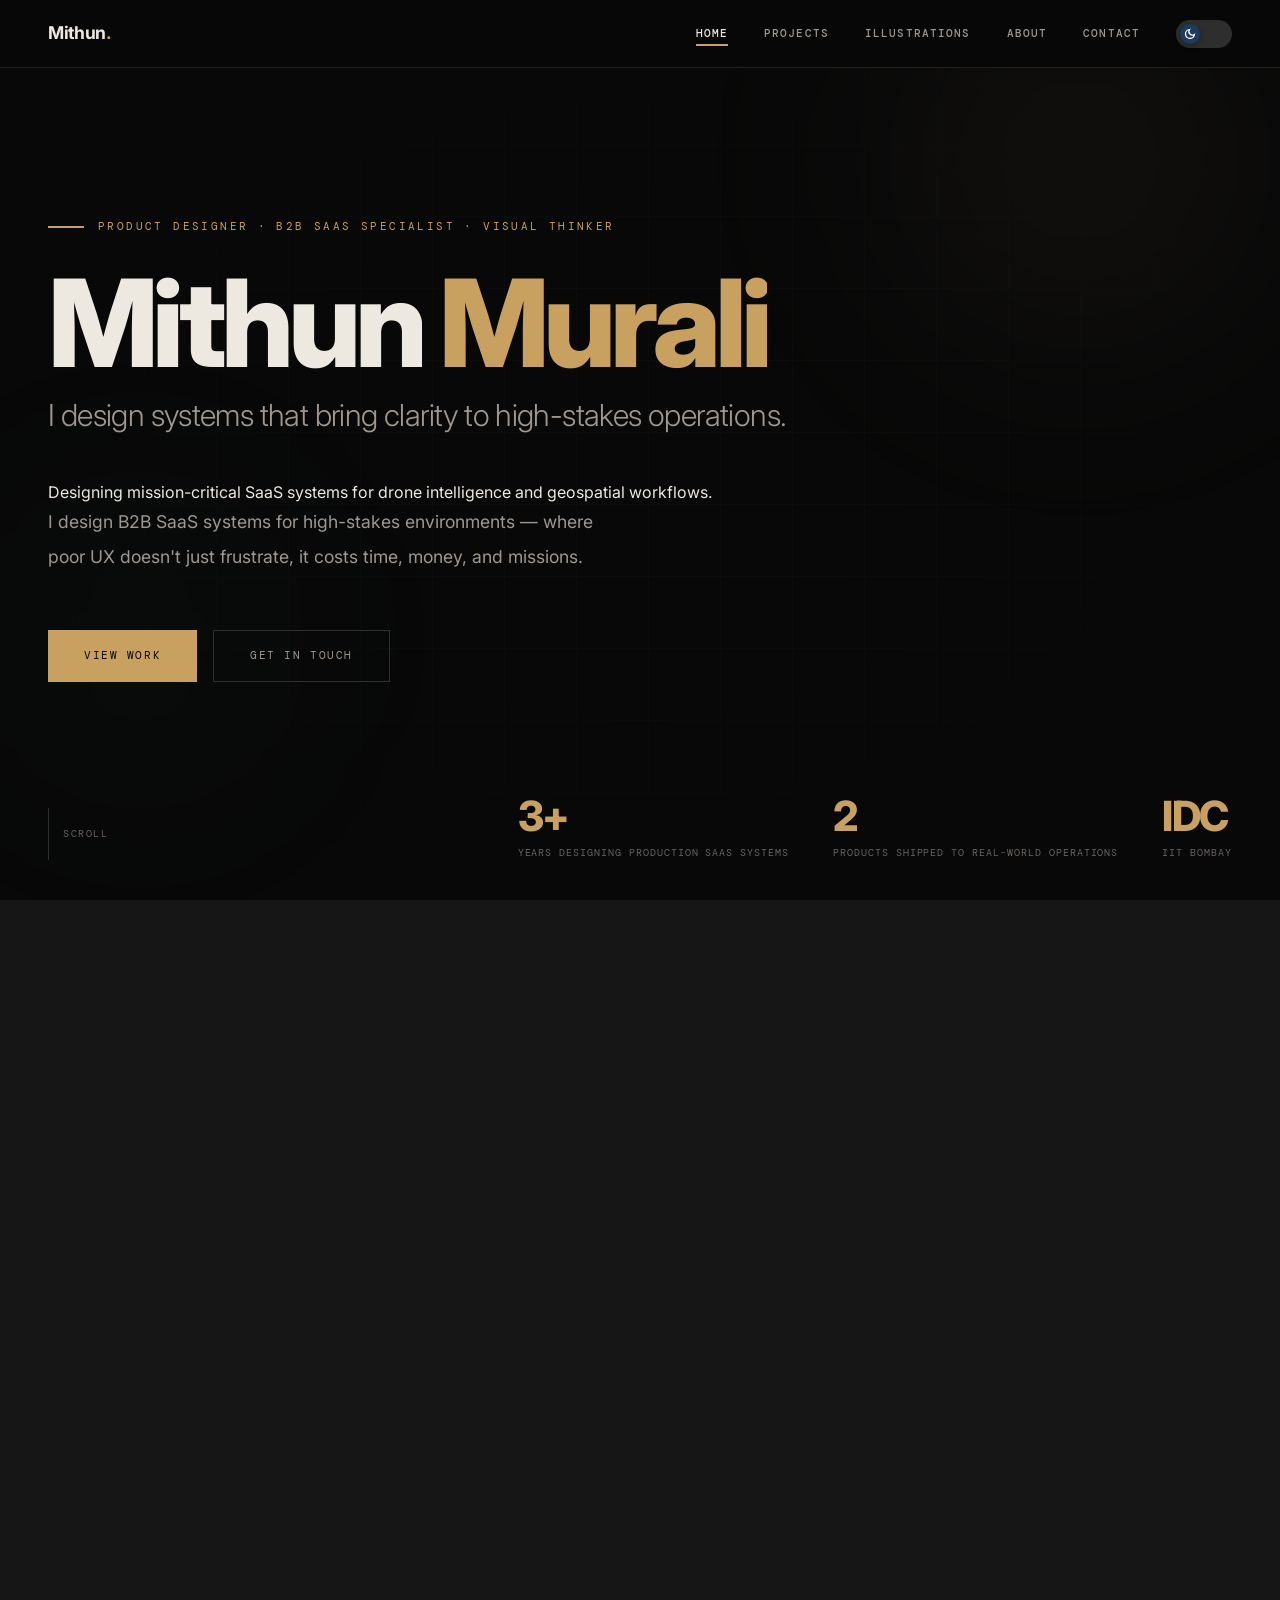
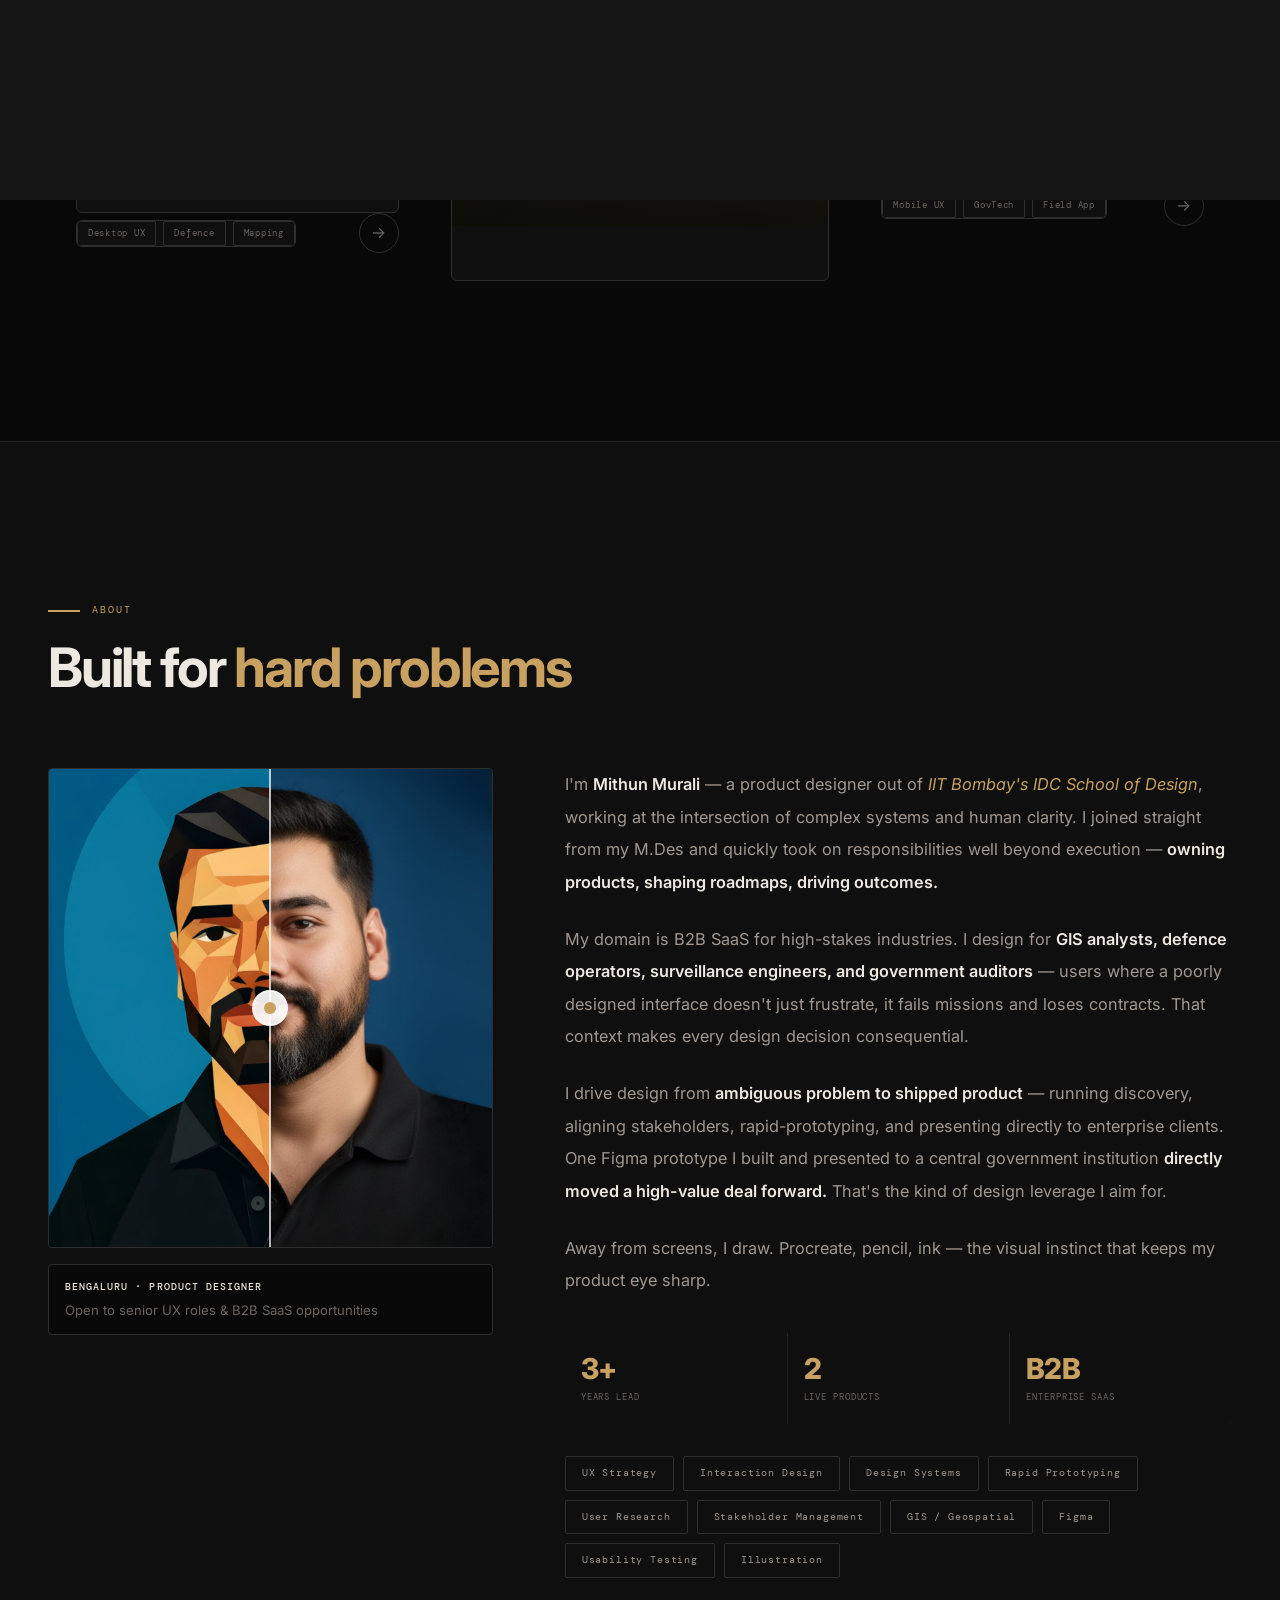
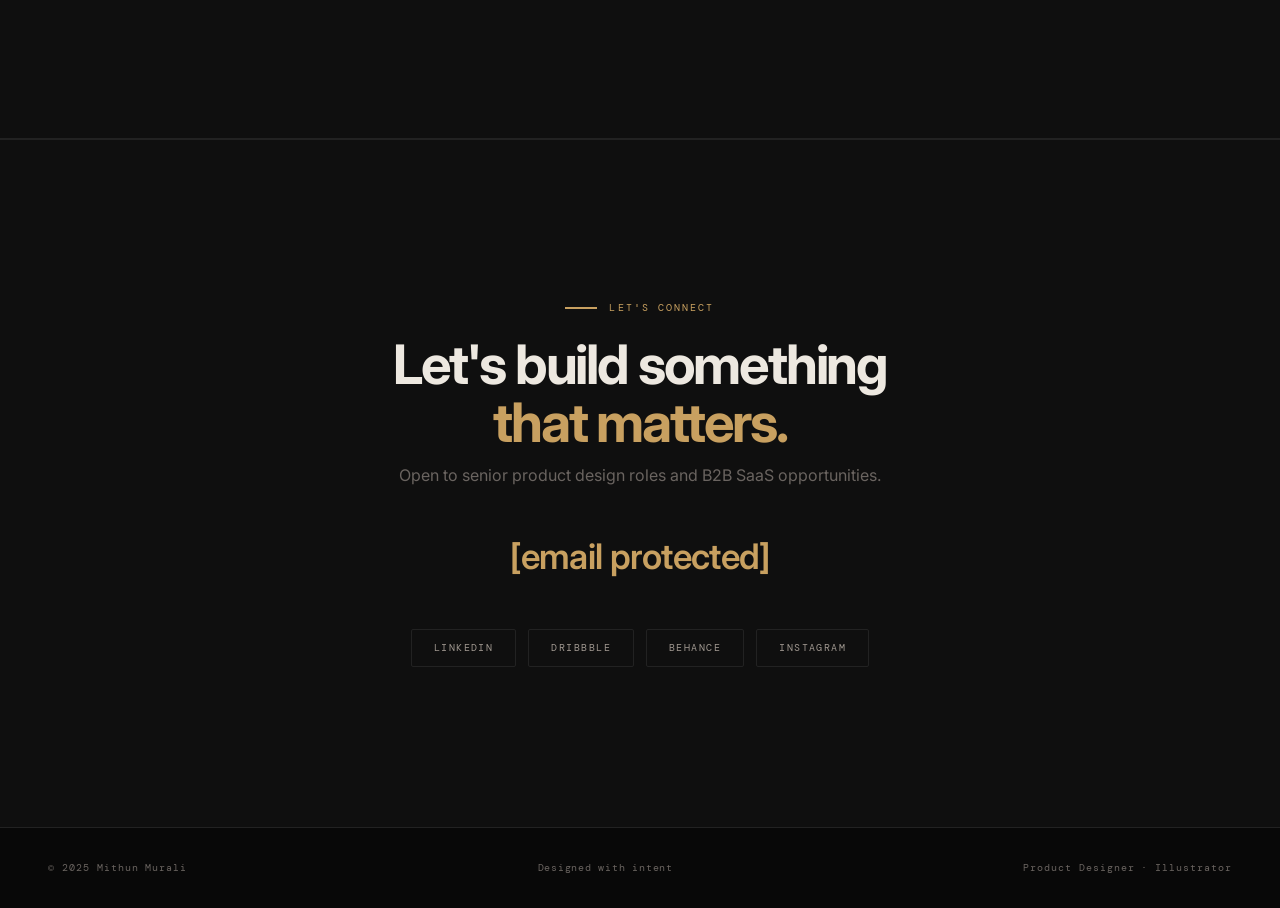
==== portfolio/index.html @ c3594b15 "Restore all files — fix broken JS load" ====
<!DOCTYPE html>
<html lang="en" data-theme="dark">
<head>
<meta charset="UTF-8">
<meta name="viewport" content="width=device-width, initial-scale=1.0">
<title>Mithun Murali — Product Designer</title>
<link rel="preconnect" href="https://fonts.googleapis.com">
<link rel="preconnect" href="https://fonts.gstatic.com" crossorigin>
<link href="https://fonts.googleapis.com/css2?family=Inter:wght@300;400;500;600;700;800&family=DM+Mono:wght@300;400;500&display=swap" rel="stylesheet">
<link rel="stylesheet" href="css/styles.css">
</head>
<body>

<div id="cur"><div id="cur-d"></div><div id="cur-r"></div></div>
<div id="wipe"></div>

<!-- Lightbox -->
<div id="lightbox" onclick="closeLB()">
  <button id="lb-close" onclick="closeLB()">Close ✕</button>
  <svg id="lb-img" viewBox="0 0 120 120" fill="none" xmlns="http://www.w3.org/2000/svg"><rect width="120" height="120" fill="#1a1a1a"/></svg>
  <div id="lb-caption">Illustration</div>
</div>

<!-- Mobile menu overlay -->
<div id="mob-menu">
  <a href="javascript:void(0)" data-nav="nav-home"     onclick="closeMenu();navTo('home')">Home</a>
  <a href="javascript:void(0)" data-nav="nav-projects" onclick="closeMenu();goPage('projects')">Projects</a>
  <a href="javascript:void(0)" data-nav="nav-illus"    onclick="closeMenu();goPage('illustrations')">Illustrations</a>
  <a href="javascript:void(0)" data-nav="nav-about"    onclick="closeMenu();navTo('about')">About</a>
  <a href="javascript:void(0)" data-nav="nav-contact"  onclick="closeMenu();navTo('contact')">Contact</a>
  <div class="mob-toggle-row">
    <span>Theme</span>
    <button class="theme-btn" onclick="toggleTheme()" style="cursor:pointer">
      <div class="theme-btn-thumb">
        <svg class="thumb-sun" viewBox="0 0 24 24" fill="none" stroke="currentColor" stroke-width="2.5"><circle cx="12" cy="12" r="4"/><path d="M12 2v2M12 20v2M4.93 4.93l1.41 1.41M17.66 17.66l1.41 1.41M2 12h2M20 12h2M4.93 19.07l1.41-1.41M17.66 6.34l1.41-1.41"/></svg>
        <svg class="thumb-moon" viewBox="0 0 24 24" fill="none" stroke="currentColor" stroke-width="2.5"><path d="M21 12.79A9 9 0 1111.21 3 7 7 0 0021 12.79z"/></svg>
      </div>
    </button>
  </div>
</div>

<!-- NAV -->
<nav id="nav">
  <a href="javascript:void(0)" class="nav-logo" onclick="goPage('home')">Mithun<span>.</span></a>
  <div class="nav-right">
    <div class="nav-links">
      <a href="javascript:void(0)" data-nav="nav-home"     onclick="navTo('home')"          class="active">Home</a>
      <a href="javascript:void(0)" data-nav="nav-projects" onclick="goPage('projects')">Projects</a>
      <a href="javascript:void(0)" data-nav="nav-illus"    onclick="goPage('illustrations')">Illustrations</a>
      <a href="javascript:void(0)" data-nav="nav-about"    onclick="navTo('about')">About</a>
      <a href="javascript:void(0)" data-nav="nav-contact"  onclick="navTo('contact')">Contact</a>
    </div>
    <button class="theme-btn" onclick="toggleTheme()" aria-label="Toggle theme">
      <div class="theme-btn-thumb">
        <svg class="thumb-sun" viewBox="0 0 24 24" fill="none" stroke="currentColor" stroke-width="2.5"><circle cx="12" cy="12" r="4"/><path d="M12 2v2M12 20v2M4.93 4.93l1.41 1.41M17.66 17.66l1.41 1.41M2 12h2M20 12h2M4.93 19.07l1.41-1.41M17.66 6.34l1.41-1.41"/></svg>
        <svg class="thumb-moon" viewBox="0 0 24 24" fill="none" stroke="currentColor" stroke-width="2.5"><path d="M21 12.79A9 9 0 1111.21 3 7 7 0 0021 12.79z"/></svg>
      </div>
    </button>
    <button class="hamburger" id="hamburger" onclick="toggleMenu()">
      <span></span><span></span><span></span>
    </button>
  </div>
</nav>


<!-- ════════════════════════════════
     PAGE: HOME
════════════════════════════════ -->
<div id="page-home" class="page active">

<section id="home" style="padding-top:0">
  <div class="hero-grid"></div>
  <div class="orb orb1"></div>
  <div class="orb orb2"></div>
  <div class="hero-content">
    <div class="hero-eyebrow">Product Designer · B2B SaaS Specialist · Visual Thinker</div>
    <h1 class="hero-name">
      <span class="hw"><span>Mithun</span></span>&nbsp;<span class="hw"><span>Murali</span></span>
    </h1>
    <div class="hero-role">I design systems that bring clarity to high-stakes operations.</div>
    <div class="hero-proof">Designing mission-critical SaaS systems for drone intelligence and geospatial workflows.</div>
    <p class="hero-desc">I design B2B SaaS systems for high-stakes environments — where poor UX doesn't just frustrate, it costs time, money, and missions.</p>
    <div class="hero-ctas">
      <div class="btn-mag">
        <a href="javascript:void(0)" class="btn-primary" onclick="goPage('projects')"><span>View Work</span></a>
      </div>
      <a href="javascript:void(0)" class="btn-ghost" onclick="navTo('contact')">Get in touch</a>
    </div>
  </div>
  <div class="scroll-hint"><div class="scroll-line"></div><span>Scroll</span></div>

  <!-- #7 — IIT stat fix -->
  <div class="hero-stats">
    <div><div class="stat-n">3+</div><div class="stat-l">Years designing production SaaS systems</div></div>
    <div><div class="stat-n">2</div><div class="stat-l">Products shipped to real-world operations</div></div>
    <div><div class="stat-n">IDC</div><div class="stat-l">IIT Bombay</div></div>
  </div>
</section>

<!-- FEATURED UX PROJECTS — #9 title updated -->
<section id="projects-home" style="padding-top:80px">
  <div class="sec-label">Work that shipped</div>
  <h2 class="sec-title reveal">Featured <em>Projects</em></h2>
  <div class="projects-grid">

    <!-- Card 1: Flyght Cloud — #11 framed as one platform -->
    <a href="flyght-cloud.html" class="project-card reveal rd1">
      <div class="card-vis">
        <div class="card-vis-inner fc-vis">
          <svg viewBox="0 0 400 280" fill="none">
            <ellipse cx="200" cy="190" rx="130" ry="52" fill="rgba(74,148,200,.1)" stroke="rgba(74,148,200,.2)" stroke-width="1"/>
            <ellipse cx="150" cy="162" rx="80" ry="54" fill="rgba(74,148,200,.08)" stroke="rgba(74,148,200,.16)" stroke-width="1"/>
            <ellipse cx="200" cy="145" rx="88" ry="62" fill="rgba(74,148,200,.06)" stroke="rgba(74,148,200,.13)" stroke-width="1"/>
            <g transform="translate(148,58)">
              <circle cx="52" cy="30" r="7" fill="rgba(212,184,150,.85)"/>
              <line x1="52" y1="30" x2="12" y2="12" stroke="rgba(212,184,150,.35)" stroke-width="1.2"/>
              <line x1="52" y1="30" x2="92" y2="12" stroke="rgba(212,184,150,.35)" stroke-width="1.2"/>
              <line x1="52" y1="30" x2="16" y2="52" stroke="rgba(212,184,150,.35)" stroke-width="1.2"/>
              <line x1="52" y1="30" x2="88" y2="52" stroke="rgba(212,184,150,.35)" stroke-width="1.2"/>
              <circle cx="12" cy="12" r="10" fill="rgba(74,148,200,.14)" stroke="rgba(74,148,200,.45)" stroke-width="1.2"/>
              <circle cx="92" cy="12" r="10" fill="rgba(74,148,200,.14)" stroke="rgba(74,148,200,.45)" stroke-width="1.2"/>
              <circle cx="16" cy="52" r="10" fill="rgba(74,148,200,.14)" stroke="rgba(74,148,200,.45)" stroke-width="1.2"/>
              <circle cx="88" cy="52" r="10" fill="rgba(74,148,200,.14)" stroke="rgba(74,148,200,.45)" stroke-width="1.2"/>
            </g>
            <circle cx="120" cy="195" r="4" fill="rgba(212,184,150,.55)"/>
            <circle cx="265" cy="198" r="4" fill="rgba(212,184,150,.45)"/>
          </svg>
        </div>
        <div class="card-overlay"></div>
        <div class="card-num">01</div>
        <div class="card-pill">SaaS · B2B · 3 Modules</div>
      </div>
      <div class="card-body">
        <div class="card-meta">Flyght Cloud · 2022 — Present</div>
        <h3 class="card-title">Drone Intelligence Platform</h3>
        <p class="card-desc">Led product design for a drone-agnostic SaaS platform from 0→1. Three modules shipped across GIS analytics, ISR surveillance, and government audit — the audit POC directly accelerated a high-value enterprise sale.</p>
        <div class="card-foot">
          <div class="card-tags"><span class="ctag">End-to-End UX</span><span class="ctag">SaaS</span><span class="ctag">GIS</span></div>
          <a href="flyght-cloud.html" class="card-arr">→</a>
        </div>
      </div>
    </a>

    <!-- Card 2: MapAssist -->
    <a href="mapassist.html" class="project-card reveal rd2">
      <div class="card-vis">
        <div class="card-vis-inner ma-vis">
          <svg viewBox="0 0 400 280" fill="none">
            <rect x="60" y="44" width="280" height="170" rx="3" fill="rgba(74,148,136,.07)" stroke="rgba(74,148,136,.18)" stroke-width="1"/>
            <line x1="60" y1="101" x2="340" y2="101" stroke="rgba(74,148,136,.1)" stroke-width="1"/>
            <line x1="60" y1="157" x2="340" y2="157" stroke="rgba(74,148,136,.1)" stroke-width="1"/>
            <line x1="153" y1="44" x2="153" y2="214" stroke="rgba(74,148,136,.1)" stroke-width="1"/>
            <line x1="247" y1="44" x2="247" y2="214" stroke="rgba(74,148,136,.1)" stroke-width="1"/>
            <ellipse cx="200" cy="130" rx="76" ry="50" fill="none" stroke="rgba(74,148,136,.17)" stroke-width="1"/>
            <ellipse cx="200" cy="130" rx="50" ry="33" fill="none" stroke="rgba(74,148,136,.22)" stroke-width="1"/>
            <ellipse cx="200" cy="130" rx="28" ry="18" fill="rgba(74,148,136,.08)" stroke="rgba(74,148,136,.32)" stroke-width="1"/>
            <circle cx="200" cy="127" r="6" fill="rgba(212,184,150,.88)"/>
            <line x1="200" y1="133" x2="200" y2="150" stroke="rgba(212,184,150,.55)" stroke-width="2"/>
            <circle cx="100" cy="82" r="4" fill="rgba(74,148,136,.65)"/>
            <circle cx="315" cy="180" r="4" fill="rgba(74,148,136,.5)"/>
          </svg>
        </div>
        <div class="card-overlay"></div>
        <div class="card-num">02</div>
        <div class="card-pill">Desktop · Hardware</div>
      </div>
      <div class="card-body">
        <div class="card-meta">MapAssist · 2023</div>
        <h3 class="card-title">UAV Geotagging Desktop App</h3>
        <p class="card-desc">Replaced a broken post-flight workflow for military UAV operators. Eliminated geotagging errors, cut session time significantly — shipped as a bundled product with defence-grade hardware.</p>
        <div class="card-foot">
          <div class="card-tags"><span class="ctag">Desktop UX</span><span class="ctag">Defence</span><span class="ctag">Mapping</span></div>
          <a href="mapassist.html" class="card-arr">→</a>
        </div>
      </div>
    </a>

    <!-- Card 3: PMAY Field App — #9 #10 -->
    <a href="pmay.html" class="project-card reveal rd3">
      <div class="card-vis">
        <div class="card-vis-inner pm-vis">
          <svg viewBox="0 0 400 280" fill="none">
            <!-- Mobile phone outline -->
            <rect x="148" y="30" width="104" height="190" rx="14" fill="rgba(180,160,80,.06)" stroke="rgba(180,160,80,.25)" stroke-width="1.5"/>
            <rect x="158" y="46" width="84" height="140" rx="4" fill="rgba(180,160,80,.05)" stroke="rgba(180,160,80,.15)" stroke-width="1"/>
            <!-- Screen content lines -->
            <rect x="166" y="56" width="68" height="6" rx="2" fill="rgba(212,184,150,.25)"/>
            <rect x="166" y="68" width="48" height="4" rx="2" fill="rgba(180,160,80,.2)"/>
            <!-- Map pin inside screen -->
            <circle cx="200" cy="110" r="16" fill="rgba(180,160,80,.1)" stroke="rgba(180,160,80,.3)" stroke-width="1"/>
            <circle cx="200" cy="107" r="5" fill="rgba(212,184,150,.8)"/>
            <line x1="200" y1="112" x2="200" y2="122" stroke="rgba(212,184,150,.6)" stroke-width="1.5"/>
            <!-- Bottom action area -->
            <rect x="166" y="156" width="68" height="22" rx="4" fill="rgba(180,160,80,.15)" stroke="rgba(180,160,80,.3)" stroke-width="1"/>
            <rect x="172" y="162" width="36" height="4" rx="2" fill="rgba(212,184,150,.4)"/>
            <!-- Home indicator -->
            <rect x="187" y="210" width="26" height="3" rx="1.5" fill="rgba(212,184,150,.3)"/>
            <!-- Floating data points -->
            <circle cx="110" cy="90" r="5" fill="rgba(180,160,80,.4)"/>
            <circle cx="290" cy="120" r="5" fill="rgba(180,160,80,.35)"/>
            <circle cx="100" cy="170" r="4" fill="rgba(212,184,150,.3)"/>
            <circle cx="300" cy="80" r="4" fill="rgba(212,184,150,.25)"/>
            <line x1="110" y1="90" x2="148" y2="110" stroke="rgba(180,160,80,.2)" stroke-width="1" stroke-dasharray="3,3"/>
            <line x1="290" y1="120" x2="252" y2="115" stroke="rgba(180,160,80,.2)" stroke-width="1" stroke-dasharray="3,3"/>
          </svg>
        </div>
        <div class="card-overlay"></div>
        <div class="card-num">03</div>
        <div class="card-pill">Mobile · Concept</div>
      </div>
      <div class="card-body">
        <div class="card-meta">PMAY Field App · In Progress</div>
        <h3 class="card-title">Government Field Data App</h3>
        <p class="card-desc">Spotted a missing mobile layer mid-engagement — nobody asked for it. Defined two user streams, made the business case, and initiated design. Product thinking beyond the brief.</p>
        <div class="card-foot">
          <div class="card-tags"><span class="ctag">Mobile UX</span><span class="ctag">GovTech</span><span class="ctag">Field App</span></div>
          <a href="pmay.html" class="card-arr">→</a>
        </div>
      </div>
    </a>

  </div>
</section>

<!-- ABOUT -->
<section id="about">
  <div class="sec-label">About</div>
  <h2 class="sec-title reveal">Built for <em>hard problems</em></h2>
  <div class="about-grid">
    <div class="about-left reveal">
      <div class="about-portrait" id="splitPortrait">
        <!-- Bottom layer: art -->
        <img class="portrait-photo" src="[data-uri]" alt="Mithun Murali" />
        <!-- Top layer: art, revealed by clip -->
        <img class="portrait-art" id="portraitArt" src="[data-uri]" alt="Mithun Murali — Illustrated" />
        <!-- Divider line -->
        <div class="portrait-divider" id="portraitDivider"></div>
      </div>
      <div class="about-badge">
        <div class="badge-location">Bengaluru · Product Designer</div>
        <div class="badge-avail">Open to senior UX roles &amp; B2B SaaS opportunities</div>
      </div>
    </div>
    <div class="about-text reveal rd1">
      <p>I'm <strong>Mithun Murali</strong> — a product designer out of <em>IIT Bombay's IDC School of Design</em>, working at the intersection of complex systems and human clarity. I joined straight from my M.Des and quickly took on responsibilities well beyond execution — <strong>owning products, shaping roadmaps, driving outcomes.</strong></p>
      <p>My domain is B2B SaaS for high-stakes industries. I design for <strong>GIS analysts, defence operators, surveillance engineers, and government auditors</strong> — users where a poorly designed interface doesn't just frustrate, it fails missions and loses contracts. That context makes every design decision consequential.</p>
      <p>I drive design from <strong>ambiguous problem to shipped product</strong> — running discovery, aligning stakeholders, rapid-prototyping, and presenting directly to enterprise clients. One Figma prototype I built and presented to a central government institution <strong>directly moved a high-value deal forward.</strong> That's the kind of design leverage I aim for.</p>
      <p>Away from screens, I draw. Procreate, pencil, ink — the visual instinct that keeps my product eye sharp.</p>
      <div class="about-pillars">
        <div class="pillar"><div class="pillar-n">3+</div><div class="pillar-l">Years Lead</div></div>
        <div class="pillar"><div class="pillar-n">2</div><div class="pillar-l">Live Products</div></div>
        <div class="pillar"><div class="pillar-n">B2B</div><div class="pillar-l">Enterprise SaaS</div></div>
      </div>
      <div class="skills-wrap">
        <span class="skill-c">UX Strategy</span>
        <span class="skill-c">Interaction Design</span>
        <span class="skill-c">Design Systems</span>
        <span class="skill-c">Rapid Prototyping</span>
        <span class="skill-c">User Research</span>
        <span class="skill-c">Stakeholder Management</span>
        <span class="skill-c">GIS / Geospatial</span>
        <span class="skill-c">Figma</span>
        <span class="skill-c">Usability Testing</span>
        <span class="skill-c">Illustration</span>
      </div>
    </div>
  </div>
</section>

<!-- CONTACT -->
<section id="contact">
  <div class="contact-inner">
    <div class="sec-label" style="justify-content:center">Let's Connect</div>
    <h2 class="sec-title reveal" style="margin-bottom:12px">Let's build something<br><em>that matters.</em></h2>
    <p style="color:var(--text3);font-size:1rem;margin-bottom:20px" class="reveal rd1">Open to senior product design roles and B2B SaaS opportunities.</p>
    <a href="/cdn-cgi/l/email-protection#f69e939a9a99b69b9f829e83989b8384979a9fd895999b" class="contact-email reveal rd2"><span class="__cf_email__" data-cfemail="bfd7dad3d3d0ffd2d6cbd7cad1d2cacdded3d691dcd0d2">[email&#160;protected]</span></a>
    <div class="social-row reveal rd3">
      <a href="#" class="social-l">LinkedIn</a>
      <a href="#" class="social-l">Dribbble</a>
      <a href="#" class="social-l">Behance</a>
      <a href="#" class="social-l">Instagram</a>
    </div>
  </div>
</section>

<footer>
  <span>© 2025 Mithun Murali</span>
  <span style="font-family:'DM Mono',monospace;font-size:.6rem;letter-spacing:.08em;color:var(--text3)">Designed with intent</span>
  <span>Product Designer · Illustrator</span>
</footer>
</div><!-- /page-home -->


<!-- ════════════════════════════════
     PAGE: PROJECTS
════════════════════════════════ -->
<div id="page-projects" class="page">
  <div class="pg-hero">
    <div class="pg-eyebrow">All Work</div>
    <h1>UX <em>Projects</em></h1>
    <p style="font-size:1rem;color:var(--text2);max-width:560px;line-height:1.8;margin-top:16px;position:relative">End-to-end product design across enterprise SaaS, desktop, mobile, and government verticals. B2B specialist.</p>
  </div>

  <section style="padding-top:64px">

    <!-- Section: Featured -->
    <div class="sec-label" style="margin-bottom:32px">Featured Projects</div>
    <div class="projects-grid" style="margin-bottom:48px">

      <a href="flyght-cloud.html" class="project-card">
        <div class="card-vis"><div class="card-vis-inner fc-vis"><svg viewBox="0 0 400 280" fill="none"><ellipse cx="200" cy="190" rx="130" ry="52" fill="rgba(74,148,200,.1)" stroke="rgba(74,148,200,.2)" stroke-width="1"/><ellipse cx="200" cy="145" rx="88" ry="62" fill="rgba(74,148,200,.06)" stroke="rgba(74,148,200,.13)" stroke-width="1"/><g transform="translate(148,58)"><circle cx="52" cy="30" r="7" fill="rgba(212,184,150,.85)"/><line x1="52" y1="30" x2="12" y2="12" stroke="rgba(212,184,150,.35)" stroke-width="1.2"/><line x1="52" y1="30" x2="92" y2="12" stroke="rgba(212,184,150,.35)" stroke-width="1.2"/><line x1="52" y1="30" x2="16" y2="52" stroke="rgba(212,184,150,.35)" stroke-width="1.2"/><line x1="52" y1="30" x2="88" y2="52" stroke="rgba(212,184,150,.35)" stroke-width="1.2"/><circle cx="12" cy="12" r="10" fill="rgba(74,148,200,.14)" stroke="rgba(74,148,200,.45)" stroke-width="1.2"/><circle cx="92" cy="12" r="10" fill="rgba(74,148,200,.14)" stroke="rgba(74,148,200,.45)" stroke-width="1.2"/><circle cx="16" cy="52" r="10" fill="rgba(74,148,200,.14)" stroke="rgba(74,148,200,.45)" stroke-width="1.2"/><circle cx="88" cy="52" r="10" fill="rgba(74,148,200,.14)" stroke="rgba(74,148,200,.45)" stroke-width="1.2"/></g></svg></div><div class="card-overlay"></div><div class="card-num">01</div><div class="card-pill">SaaS · B2B · 3 Modules</div></div>
        <div class="card-body"><div class="card-meta">Flyght Cloud · 2022 — Present</div><h3 class="card-title">Drone Intelligence Platform</h3><p class="card-desc">End-to-end UX ownership across Map, Video, and Audit modules — GIS, surveillance and government verticals.</p><div class="card-foot"><div class="card-tags"><span class="ctag">End-to-End UX</span><span class="ctag">SaaS</span><span class="ctag">GIS</span></div><span class="card-arr">→</span></div></div>
      </a>

      <a href="mapassist.html" class="project-card">
        <div class="card-vis"><div class="card-vis-inner ma-vis"><svg viewBox="0 0 400 280" fill="none"><rect x="60" y="44" width="280" height="170" rx="3" fill="rgba(74,148,136,.07)" stroke="rgba(74,148,136,.18)" stroke-width="1"/><line x1="60" y1="101" x2="340" y2="101" stroke="rgba(74,148,136,.1)" stroke-width="1"/><line x1="153" y1="44" x2="153" y2="214" stroke="rgba(74,148,136,.1)" stroke-width="1"/><ellipse cx="200" cy="130" rx="76" ry="50" fill="none" stroke="rgba(74,148,136,.17)" stroke-width="1"/><ellipse cx="200" cy="130" rx="28" ry="18" fill="rgba(74,148,136,.08)" stroke="rgba(74,148,136,.32)" stroke-width="1"/><circle cx="200" cy="127" r="6" fill="rgba(212,184,150,.88)"/><line x1="200" y1="133" x2="200" y2="150" stroke="rgba(212,184,150,.55)" stroke-width="2"/><circle cx="100" cy="82" r="4" fill="rgba(74,148,136,.65)"/><circle cx="315" cy="180" r="4" fill="rgba(74,148,136,.5)"/></svg></div><div class="card-overlay"></div><div class="card-num">02</div><div class="card-pill">Desktop · Hardware</div></div>
        <div class="card-body"><div class="card-meta">MapAssist · 2023</div><h3 class="card-title">UAV Geotagging Desktop App</h3><p class="card-desc">Precision desktop tool bundled with military-grade and industrial UAVs for post-flight geotagging workflows.</p><div class="card-foot"><div class="card-tags"><span class="ctag">Desktop UX</span><span class="ctag">Defence</span><span class="ctag">Mapping</span></div><span class="card-arr">→</span></div></div>
      </a>

      <a href="pmay.html" class="project-card">
        <div class="card-vis"><div class="card-vis-inner pm-vis"><svg viewBox="0 0 400 280" fill="none"><rect x="148" y="30" width="104" height="190" rx="14" fill="rgba(180,160,80,.06)" stroke="rgba(180,160,80,.25)" stroke-width="1.5"/><rect x="158" y="46" width="84" height="140" rx="4" fill="rgba(180,160,80,.05)" stroke="rgba(180,160,80,.15)" stroke-width="1"/><rect x="166" y="56" width="68" height="6" rx="2" fill="rgba(212,184,150,.25)"/><circle cx="200" cy="110" r="16" fill="rgba(180,160,80,.1)" stroke="rgba(180,160,80,.3)" stroke-width="1"/><circle cx="200" cy="107" r="5" fill="rgba(212,184,150,.8)"/><line x1="200" y1="112" x2="200" y2="122" stroke="rgba(212,184,150,.6)" stroke-width="1.5"/><rect x="166" y="156" width="68" height="22" rx="4" fill="rgba(180,160,80,.15)" stroke="rgba(180,160,80,.3)" stroke-width="1"/><rect x="187" y="210" width="26" height="3" rx="1.5" fill="rgba(212,184,150,.3)"/><circle cx="110" cy="90" r="5" fill="rgba(180,160,80,.4)"/><circle cx="290" cy="120" r="5" fill="rgba(180,160,80,.35)"/></svg></div><div class="card-overlay"></div><div class="card-num">03</div><div class="card-pill">Mobile · Concept</div></div>
        <div class="card-body"><div class="card-meta">PMAY Field App · In Progress</div><h3 class="card-title">Government Field Data App</h3><p class="card-desc">Mobile UX for government audit field workflows — two user streams identified from real Flyght Cloud engagement.</p><div class="card-foot"><div class="card-tags"><span class="ctag">Mobile UX</span><span class="ctag">GovTech</span><span class="ctag">Field App</span></div><span class="card-arr">→</span></div></div>
      </a>

    </div>

    <!-- Section: Upcoming -->
    <div class="sec-label" style="margin-bottom:32px">Upcoming Projects</div>
    <div class="projects-grid">

      <!-- Health App -->
      <div class="project-card" style="opacity:.45">
        <div class="card-vis" style="background:linear-gradient(145deg,#0d0f18,#141820);border-radius:6px 6px 0 0">
          <svg viewBox="0 0 400 280" fill="none" style="position:absolute;inset:0;width:100%;height:100%">
            <path d="M200,80 C200,80 160,60 140,90 C120,120 160,150 200,180 C240,150 280,120 260,90 C240,60 200,80 200,80Z" fill="rgba(220,80,100,.1)" stroke="rgba(220,80,100,.3)" stroke-width="1.5"/>
            <rect x="190" y="120" width="4" height="30" rx="2" fill="rgba(220,80,100,.5)"/>
            <rect x="178" y="132" width="28" height="4" rx="2" fill="rgba(220,80,100,.5)"/>
          </svg>
          <div class="card-overlay"></div>
          <div class="card-num">04</div>
          <div class="card-pill">Mobile · Health</div>
          <div style="position:absolute;top:50%;left:50%;transform:translate(-50%,-50%);background:rgba(0,0,0,.5);padding:6px 14px;border-radius:20px;font-family:'DM Mono',monospace;font-size:.58rem;letter-spacing:.1em;color:var(--accent);white-space:nowrap;z-index:2">Updating Soon</div>
        </div>
        <div class="card-body">
          <div class="card-meta">2025 · Concept</div>
          <h3 class="card-title">Health & Wellness App</h3>
          <p class="card-desc">Personal health tracking — exploring consumer mobile UX beyond enterprise domains.</p>
          <div class="card-foot"><div class="card-tags"><span class="ctag">Mobile UX</span><span class="ctag">Consumer</span></div></div>
        </div>
      </div>

      <!-- Travel App -->
      <div class="project-card" style="opacity:.45">
        <div class="card-vis" style="background:linear-gradient(145deg,#080d14,#0d1520);border-radius:6px 6px 0 0">
          <svg viewBox="0 0 400 280" fill="none" style="position:absolute;inset:0;width:100%;height:100%">
            <circle cx="200" cy="130" r="70" fill="none" stroke="rgba(80,160,220,.2)" stroke-width="1"/>
            <circle cx="200" cy="130" r="50" fill="none" stroke="rgba(80,160,220,.15)" stroke-width="1"/>
            <ellipse cx="200" cy="130" rx="70" ry="25" fill="none" stroke="rgba(80,160,220,.15)" stroke-width="1"/>
            <line x1="200" y1="60" x2="200" y2="200" stroke="rgba(80,160,220,.12)" stroke-width="1"/>
            <line x1="130" y1="130" x2="270" y2="130" stroke="rgba(80,160,220,.12)" stroke-width="1"/>
            <circle cx="200" cy="130" r="5" fill="rgba(212,184,150,.6)"/>
          </svg>
          <div class="card-overlay"></div>
          <div class="card-num">05</div>
          <div class="card-pill">Mobile · Travel</div>
          <div style="position:absolute;top:50%;left:50%;transform:translate(-50%,-50%);background:rgba(0,0,0,.5);padding:6px 14px;border-radius:20px;font-family:'DM Mono',monospace;font-size:.58rem;letter-spacing:.1em;color:var(--accent);white-space:nowrap;z-index:2">Updating Soon</div>
        </div>
        <div class="card-body">
          <div class="card-meta">2025 · Concept</div>
          <h3 class="card-title">Travel & Navigation App</h3>
          <p class="card-desc">A travel companion app exploring rich mobile UI, maps and contextual discovery.</p>
          <div class="card-foot"><div class="card-tags"><span class="ctag">Mobile UX</span><span class="ctag">Maps</span></div></div>
        </div>
      </div>

      <!-- Fintech App -->
      <div class="project-card" style="opacity:.45">
        <div class="card-vis" style="background:linear-gradient(145deg,#080e0a,#0d1810);border-radius:6px 6px 0 0">
          <svg viewBox="0 0 400 280" fill="none" style="position:absolute;inset:0;width:100%;height:100%">
            <rect x="80" y="160" width="30" height="60" rx="3" fill="rgba(80,200,120,.15)" stroke="rgba(80,200,120,.3)" stroke-width="1"/>
            <rect x="125" y="130" width="30" height="90" rx="3" fill="rgba(80,200,120,.12)" stroke="rgba(80,200,120,.25)" stroke-width="1"/>
            <rect x="170" y="100" width="30" height="120" rx="3" fill="rgba(80,200,120,.15)" stroke="rgba(80,200,120,.3)" stroke-width="1"/>
            <rect x="215" y="80" width="30" height="140" rx="3" fill="rgba(80,200,120,.12)" stroke="rgba(80,200,120,.25)" stroke-width="1"/>
            <rect x="260" y="60" width="30" height="160" rx="3" fill="rgba(80,200,120,.15)" stroke="rgba(80,200,120,.3)" stroke-width="1"/>
            <path d="M95,155 L140,128 L185,98 L230,78 L275,58" stroke="rgba(212,184,150,.5)" stroke-width="1.5" fill="none" stroke-linecap="round"/>
          </svg>
          <div class="card-overlay"></div>
          <div class="card-num">06</div>
          <div class="card-pill">Mobile · Fintech</div>
          <div style="position:absolute;top:50%;left:50%;transform:translate(-50%,-50%);background:rgba(0,0,0,.5);padding:6px 14px;border-radius:20px;font-family:'DM Mono',monospace;font-size:.58rem;letter-spacing:.1em;color:var(--accent);white-space:nowrap;z-index:2">Updating Soon</div>
        </div>
        <div class="card-body">
          <div class="card-meta">2025 · Concept</div>
          <h3 class="card-title">Fintech Dashboard App</h3>
          <p class="card-desc">Personal finance and investment tracking — data-dense mobile UI, showing range beyond enterprise.</p>
          <div class="card-foot"><div class="card-tags"><span class="ctag">Mobile UX</span><span class="ctag">Fintech</span></div></div>
        </div>
      </div>

    </div>
  </section>
  <footer><span>© 2025 Mithun Murali</span><span style="font-family:'DM Mono',monospace;font-size:.6rem;letter-spacing:.08em;color:var(--text3)">Designed with intent</span><span>Product Designer · Illustrator</span></footer>
</div>


<!-- ════════════════════════════════
     PAGE: ILLUSTRATIONS
════════════════════════════════ -->
<div id="page-illustrations" class="page">
  <div class="pg-hero">
    <div class="pg-eyebrow">Creative Practice</div>
    <h1>Art &amp; <em>Illustrations</em></h1>
    <p style="font-size:1rem;color:var(--text2);max-width:560px;line-height:1.8;margin-top:16px;position:relative">A personal creative practice spanning editorial illustration, character design, caricatures, and Procreate digital art. Multi-style, ongoing.</p>
  </div>

  <section style="padding-top:64px">

    <!-- Style filters -->
    <div style="display:flex;gap:10px;flex-wrap:wrap;margin-bottom:48px">
      <button class="mod-chip active" style="cursor:none">All</button>
      <button class="mod-chip" style="cursor:none">Procreate</button>
      <button class="mod-chip" style="cursor:none">Ink</button>
      <button class="mod-chip" style="cursor:none">Pencil</button>
      <button class="mod-chip" style="cursor:none">Character</button>
      <button class="mod-chip" style="cursor:none">Editorial</button>
    </div>

    <!-- Illustrations masonry grid -->
    <div class="illus-grid" id="illusGridPage"></div>

    <!-- Coming soon row -->
    <div style="margin-top:48px;padding:48px;border:1px dashed var(--border2);border-radius:6px;text-align:center">
      <div style="font-family:'DM Mono',monospace;font-size:.65rem;letter-spacing:.18em;text-transform:uppercase;color:var(--accent);margin-bottom:12px">More Coming Soon</div>
      <p style="font-size:.95rem;color:var(--text3);line-height:1.8;max-width:420px;margin:0 auto">New illustrations being added regularly — caricatures, character studies, editorial work, and Procreate pieces.</p>
    </div>

  </section>
  <footer><span>© 2025 Mithun Murali</span><span style="font-family:'DM Mono',monospace;font-size:.6rem;letter-spacing:.08em;color:var(--text3)">Designed with intent</span><span>Product Designer · Illustrator</span></footer>
</div>



<!-- ════════════════════════════════
     PAGE: FLYGHT CLOUD DETAIL
════════════════════════════════ -->
<div id="page-detail-flyght" class="page">
  <div class="pg-hero">
    <button class="detail-back" onclick="goPage('projects')">← Back to Projects</button>
    <div class="pg-eyebrow">SaaS · B2B · Enterprise · 2022 — Present</div>
    <h1>Flyght <em>Cloud</em></h1>
    <p style="font-size:1.05rem;color:var(--text2);max-width:620px;line-height:1.85;margin-top:18px;position:relative">Three modules. Multiple industries. One designer who owned it end-to-end — from the first whiteboard to enterprise client presentations that moved deals forward.</p>
    <div class="detail-meta-row">
      <div><div class="dm-label">Role</div><div class="dm-val">Lead Product Designer</div></div>
      <div><div class="dm-label">Scope</div><div class="dm-val">End-to-End · 3 Modules</div></div>
      <div><div class="dm-label">Verticals</div><div class="dm-val">GIS · Surveillance · Government</div></div>
      <div><div class="dm-label">Model</div><div class="dm-val">B2B SaaS · Drone-Agnostic</div></div>
    </div>
  </div>
  <div class="detail-vis" style="background:linear-gradient(145deg,#080f1a,#102040)">
    <div style="position:absolute;inset:0;display:flex;align-items:center;justify-content:center">
      <svg width="680" height="380" viewBox="0 0 680 380" fill="none">
        <ellipse cx="340" cy="270" rx="200" ry="78" fill="rgba(74,148,200,.09)" stroke="rgba(74,148,200,.18)" stroke-width="1"/>
        <ellipse cx="340" cy="205" rx="148" ry="92" fill="rgba(74,148,200,.05)" stroke="rgba(74,148,200,.11)" stroke-width="1"/>
        <g transform="translate(265,72)"><circle cx="74" cy="44" r="10" fill="rgba(212,184,150,.85)"/><line x1="74" y1="44" x2="18" y2="18" stroke="rgba(212,184,150,.32)" stroke-width="1.5"/><line x1="74" y1="44" x2="130" y2="18" stroke="rgba(212,184,150,.32)" stroke-width="1.5"/><line x1="74" y1="44" x2="22" y2="74" stroke="rgba(212,184,150,.32)" stroke-width="1.5"/><line x1="74" y1="44" x2="126" y2="74" stroke="rgba(212,184,150,.32)" stroke-width="1.5"/><circle cx="18" cy="18" r="14" fill="rgba(74,148,200,.14)" stroke="rgba(74,148,200,.5)" stroke-width="1.5"/><circle cx="130" cy="18" r="14" fill="rgba(74,148,200,.14)" stroke="rgba(74,148,200,.5)" stroke-width="1.5"/><circle cx="22" cy="74" r="14" fill="rgba(74,148,200,.14)" stroke="rgba(74,148,200,.5)" stroke-width="1.5"/><circle cx="126" cy="74" r="14" fill="rgba(74,148,200,.14)" stroke="rgba(74,148,200,.5)" stroke-width="1.5"/></g>
      </svg>
    </div>
  </div>
  <div class="detail-content">
    <h2 class="dt-h">The Product</h2>
    <p class="dt-p">Flyght Cloud is a drone-agnostic, cloud-based intelligence platform — any drone, any data, any industry. The business problem was clear: drone operators were collecting enormous amounts of geospatial and video data with no scalable way to process, analyse, or act on it. I was brought in to design the product from the ground up across three distinct modules, each targeting a different market and user type.</p>
    <div class="modules-row">
      <div class="mod-chip active">Flyght Cloud Map</div>
      <div class="mod-chip active">Flyght Cloud Video</div>
      <div class="mod-chip nda">Flyght Cloud Audit ⟨NDA⟩</div>
    </div>
    <h2 class="dt-h">Map Module — Turning Raw Data into GIS Intelligence</h2>
    <p class="dt-p">The core challenge: GIS analysts and field operators have completely different mental models, yet both needed to use the same platform. Analysts think in layers, projections, and coordinate systems. Field operators just need to upload files and get results. Designing one interface that works for both without alienating either was the central design problem.</p>
    <p class="dt-p">The solution was progressive disclosure — a clean upload-to-output flow for operators, with advanced GIS controls surfaced contextually for analysts. The Map Module now supports orthomosaics, DEMs, DTMs, DSMs, and multi-layer analytics across industries from agriculture to infrastructure.</p>
    <h2 class="dt-h">Video Module — High-Stakes Surveillance UI</h2>
    <p class="dt-p">ISR operators work under pressure — they need situational clarity, not visual noise. The Video Module was a product design challenge around information density: how do you surface critical intelligence from aerial footage without overwhelming the operator?</p>
    <p class="dt-p">The answer was a layered display system I designed from scratch — primary feed, annotation overlays, and metadata panels that collapse and expand contextually. Operators see exactly what they need, when they need it. Nothing more.</p>
    <h2 class="dt-h">Audit Module — Design That Moved a Deal Forward</h2>
    <div class="nda-note">⟨ NDA — Process artefacts shown · UI redacted ⟩ · Client: Central Government Institution, India</div>
    <p class="dt-p" style="margin-top:16px">A large-scale government audit process was being done entirely manually — paper forms, physical site visits, manual reconciliation. The opportunity: digitise it entirely through Flyght Cloud. I owned this from brief to boardroom — user research, workflow mapping, rapid iteration, and a high-fidelity Figma prototype built and presented directly to the client institution.</p>
    <p class="dt-p">The prototype wasn't just approved — it <strong>accelerated the sales process</strong>, giving the business development team a concrete, interactive vision to close with. Design as a commercial lever, not just a deliverable.</p>
    <h2 class="dt-h">How I Worked</h2>
    <div class="process-steps">
      <div class="ps"><div class="ps-n">01</div><div class="ps-t">Discover</div><div class="ps-d">Customer shadowing, stakeholder interviews, competitive analysis — define the real problem before touching Figma</div></div>
      <div class="ps"><div class="ps-n">02</div><div class="ps-t">Define</div><div class="ps-d">Journey maps, workflow architecture, success metrics — align the team on what we're solving and why</div></div>
      <div class="ps"><div class="ps-n">03</div><div class="ps-t">Design</div><div class="ps-d">Rapid sketches → wireframes → high-fidelity prototypes, iterated fast with real user feedback</div></div>
      <div class="ps"><div class="ps-n">04</div><div class="ps-t">Ship</div><div class="ps-d">Engineering collaboration, QA, usability testing — design doesn't end at handoff</div></div>
    </div>
  </div>
  <footer><span>© 2025 Mithun Murali</span><a href="javascript:void(0)" onclick="goPage('projects')" style="color:var(--accent);text-decoration:none;font-family:'DM Mono',monospace;font-size:.6rem;letter-spacing:.1em">← All Projects</a><span>Product Designer</span></footer>
</div>


<!-- ════════════════════════════════
     PAGE: MAPASSIST DETAIL
════════════════════════════════ -->
<div id="page-detail-map" class="page">
  <div class="pg-hero">
    <button class="detail-back" onclick="goPage('projects')">← Back to Projects</button>
    <div class="pg-eyebrow">Desktop App · Hardware-Bundled · 2023</div>
    <h1>Map<em>Assist</em></h1>
    <p style="font-size:1.05rem;color:var(--text2);max-width:620px;line-height:1.85;margin-top:18px;position:relative">A broken post-flight workflow for military UAV operators — fixed. Shipped as a bundled product with defence-grade hardware. Zero errors, faster missions.</p>
    <div class="detail-meta-row">
      <div><div class="dm-label">Role</div><div class="dm-val">Solo Product Designer</div></div>
      <div><div class="dm-label">Platform</div><div class="dm-val">Windows Desktop</div></div>
      <div><div class="dm-label">Users</div><div class="dm-val">UAV Operators · Field Surveyors</div></div>
      <div><div class="dm-label">Distribution</div><div class="dm-val">Hardware-Bundled · Not Retail</div></div>
    </div>
  </div>
  <div class="detail-vis" style="background:linear-gradient(145deg,#080f0d,#102820)">
    <div style="position:absolute;inset:0;display:flex;align-items:center;justify-content:center">
      <svg width="680" height="380" viewBox="0 0 680 380" fill="none">
        <rect x="100" y="60" width="480" height="260" rx="4" fill="rgba(74,148,136,.07)" stroke="rgba(74,148,136,.18)" stroke-width="1"/>
        <ellipse cx="340" cy="190" rx="110" ry="72" fill="none" stroke="rgba(74,148,136,.15)" stroke-width="1"/>
        <ellipse cx="340" cy="190" rx="72" ry="48" fill="none" stroke="rgba(74,148,136,.2)" stroke-width="1"/>
        <ellipse cx="340" cy="190" rx="40" ry="26" fill="rgba(74,148,136,.07)" stroke="rgba(74,148,136,.3)" stroke-width="1"/>
        <circle cx="340" cy="186" r="8" fill="rgba(212,184,150,.88)"/>
        <line x1="340" y1="194" x2="340" y2="218" stroke="rgba(212,184,150,.55)" stroke-width="2.2"/>
        <circle cx="168" cy="120" r="5" fill="rgba(74,148,136,.65)"/>
        <circle cx="264" cy="266" r="5" fill="rgba(74,148,136,.55)"/>
        <circle cx="480" cy="138" r="5" fill="rgba(74,148,136,.65)"/>
        <circle cx="528" cy="284" r="5" fill="rgba(74,148,136,.5)"/>
      </svg>
    </div>
  </div>
  <div class="detail-content">
    <h2 class="dt-h">The Business Context</h2>
    <p class="dt-p">MapAssist isn't sold standalone — it ships with every IDEO Force military-grade and industrial UAV. That means every hardware sale is also a software experience. A bad UX here doesn't just frustrate an operator — it reflects on the entire product suite and risks the customer relationship.</p>
    <p class="dt-p">The users are field operators and survey technicians running defence mapping, infrastructure inspection, and large-scale agricultural surveys. Highly skilled, mission-critical, zero tolerance for software that slows them down.</p>
    <h2 class="dt-h">The Real Problem</h2>
    <p class="dt-p">The post-flight workflow was broken. Operators would land, offload storage cards, then wrestle with either developer CLIs or bloated GIS plugins to geotag their imagery before sending data to the cloud. Errors were common. Time was wasted. Two tools consistently failed operators at the same two points in their workflow.</p>
    <p class="dt-p">I spent time in the field watching operators work — not just interviewing them. The pattern was consistent: the problem wasn't technical capability, it was that no existing tool was designed around how operators actually work after a flight.</p>
    <h2 class="dt-h">The Design Decisions That Mattered</h2>
    <p class="dt-p">I restructured the entire flow around the operator's natural post-flight sequence — Import → Review → Geotag → Validate → Export. The map is always visible. Errors surface immediately with clear resolution paths rather than cryptic failure states. No hidden settings, no mode-switching, no cognitive overhead.</p>
    <p class="dt-p">The desktop constraint became a strategic advantage — larger screen real estate meant I could show spatial data and metadata side-by-side, something impossible on mobile. Keyboard shortcuts for power users, clean defaults for everyone else. The result: geotagging errors dropped to near-zero and operators reported significantly faster post-flight processing.</p>
    <h2 class="dt-h">How I Worked</h2>
    <div class="process-steps">
      <div class="ps"><div class="ps-n">01</div><div class="ps-t">Field Research</div><div class="ps-d">Shadowed operators post-flight — watched where the workflow broke, not just where they said it broke</div></div>
      <div class="ps"><div class="ps-n">02</div><div class="ps-t">Flow Design</div><div class="ps-d">Rebuilt the task flow from scratch around the natural post-flight sequence, mapped every error state</div></div>
      <div class="ps"><div class="ps-n">03</div><div class="ps-t">Prototype</div><div class="ps-d">Desktop wireframes to high-fidelity Figma — tested with real operators before engineering involvement</div></div>
      <div class="ps"><div class="ps-n">04</div><div class="ps-t">Ship</div><div class="ps-d">Iterated with engineering, validated with operators, delivered bundled with hardware at launch</div></div>
    </div>
  </div>
  <footer><span>© 2025 Mithun Murali</span><a href="javascript:void(0)" onclick="goPage('projects')" style="color:var(--accent);text-decoration:none;font-family:'DM Mono',monospace;font-size:.6rem;letter-spacing:.1em">← All Projects</a><span>Product Designer</span></footer>
</div>


<!-- ════════════════════════════════
     PAGE: PMAY FIELD APP DETAIL
════════════════════════════════ -->
<div id="page-detail-pmay" class="page">
  <div class="pg-hero">
    <button class="detail-back" onclick="goPage('projects')">← Back to Projects</button>
    <div class="pg-eyebrow">Mobile UX · GovTech · In Progress</div>
    <h1>PMAY <em>Field App</em></h1>
    <p style="font-size:1.05rem;color:var(--text2);max-width:620px;line-height:1.85;margin-top:18px;position:relative">Nobody asked for this. I identified a critical gap mid-engagement, defined the opportunity, and initiated design for two distinct user streams. That's product thinking — not just UX execution.</p>
    <div class="detail-meta-row">
      <div><div class="dm-label">Role</div><div class="dm-val">Product Designer · Concept Lead</div></div>
      <div><div class="dm-label">Platform</div><div class="dm-val">Mobile (iOS &amp; Android)</div></div>
      <div><div class="dm-label">Users</div><div class="dm-val">State Officials · CAG Field Teams</div></div>
      <div><div class="dm-label">Status</div><div class="dm-val">Case Study In Progress</div></div>
    </div>
  </div>
  <div class="detail-vis" style="background:linear-gradient(145deg,#0f0e08,#201e10)">
    <div style="position:absolute;inset:0;display:flex;align-items:center;justify-content:center">
      <svg width="680" height="380" viewBox="0 0 680 380" fill="none">
        <!-- Two phones side by side representing two user streams -->
        <rect x="200" y="40" width="110" height="200" rx="14" fill="rgba(180,160,80,.06)" stroke="rgba(180,160,80,.25)" stroke-width="1.5"/>
        <rect x="212" y="56" width="86" height="150" rx="4" fill="rgba(180,160,80,.04)" stroke="rgba(180,160,80,.14)" stroke-width="1"/>
        <rect x="220" y="66" width="70" height="6" rx="2" fill="rgba(212,184,150,.25)"/>
        <rect x="220" y="78" width="50" height="4" rx="2" fill="rgba(180,160,80,.2)"/>
        <circle cx="255" cy="130" r="22" fill="rgba(180,160,80,.1)" stroke="rgba(180,160,80,.3)" stroke-width="1"/>
        <circle cx="255" cy="126" r="7" fill="rgba(212,184,150,.75)"/>
        <line x1="255" y1="133" x2="255" y2="148" stroke="rgba(212,184,150,.55)" stroke-width="1.5"/>
        <rect x="220" y="168" width="70" height="24" rx="4" fill="rgba(180,160,80,.15)" stroke="rgba(180,160,80,.3)" stroke-width="1"/>
        <rect x="242" y="228" width="26" height="3" rx="1.5" fill="rgba(212,184,150,.3)"/>
        <text x="255" y="268" text-anchor="middle" fill="rgba(212,184,150,.35)" font-family="monospace" font-size="9" letter-spacing="1">BENEFICIARY</text>

        <rect x="370" y="40" width="110" height="200" rx="14" fill="rgba(180,160,80,.06)" stroke="rgba(180,160,80,.25)" stroke-width="1.5"/>
        <rect x="382" y="56" width="86" height="150" rx="4" fill="rgba(180,160,80,.04)" stroke="rgba(180,160,80,.14)" stroke-width="1"/>
        <rect x="390" y="66" width="70" height="6" rx="2" fill="rgba(212,184,150,.25)"/>
        <rect x="390" y="78" width="50" height="4" rx="2" fill="rgba(180,160,80,.2)"/>
        <rect x="390" y="90" width="70" height="44" rx="3" fill="rgba(180,160,80,.08)" stroke="rgba(180,160,80,.2)" stroke-width="1"/>
        <rect x="396" y="96" width="28" height="18" rx="2" fill="rgba(180,160,80,.12)" stroke="rgba(180,160,80,.25)" stroke-width="1"/>
        <circle cx="422" cy="148" r="5" fill="rgba(212,184,150,.6)"/>
        <rect x="390" y="158" width="70" height="6" rx="2" fill="rgba(180,160,80,.15)"/>
        <rect x="390" y="170" width="50" height="6" rx="2" fill="rgba(180,160,80,.1)"/>
        <rect x="390" y="185" width="70" height="20" rx="4" fill="rgba(180,160,80,.15)" stroke="rgba(180,160,80,.3)" stroke-width="1"/>
        <rect x="412" y="228" width="26" height="3" rx="1.5" fill="rgba(212,184,150,.3)"/>
        <text x="425" y="268" text-anchor="middle" fill="rgba(212,184,150,.35)" font-family="monospace" font-size="9" letter-spacing="1">FIELD AUDITOR</text>

        <!-- connecting line -->
        <line x1="312" y1="140" x2="370" y2="140" stroke="rgba(212,184,150,.15)" stroke-width="1" stroke-dasharray="4,4"/>
        <circle cx="340" cy="140" r="3" fill="rgba(212,184,150,.3)"/>
      </svg>
    </div>
  </div>
  <div class="detail-content">
    <h2 class="dt-h">How This Started</h2>
    <p class="dt-p">While designing the Flyght Cloud Audit module — a platform-level tool for digitising a large-scale government housing audit — I kept running into the same problem: the field collection side was entirely manual. State officials were recording data on paper. CAG field teams were doing physical verification with no digital support. The platform we were building had no way to ingest any of it.</p>
    <p class="dt-p">Nobody raised this as a design problem. I raised it as a product opportunity.</p>
    <h2 class="dt-h">Two Completely Different Users, Same Ecosystem</h2>
    <div class="process-steps">
      <div class="ps"><div class="ps-n">01</div><div class="ps-t">Beneficiary Upload</div><div class="ps-d">State government officials — non-technical, low-connectivity environments, camera-heavy data collection. Needs to be foolproof.</div></div>
      <div class="ps"><div class="ps-n">02</div><div class="ps-t">Field Verification</div><div class="ps-d">CAG audit teams — checklist-driven, GPS-tagged evidence capture, comparison against existing records. Needs to be precise.</div></div>
    </div>
    <p class="dt-p" style="margin-top:24px">Same platform ecosystem, completely different mental models, constraints, and failure modes. Designing both as one app would have been a mistake. I defined them as two separate surfaces that feed into the same backend — a product architecture decision, not just a UX one.</p>
    <div class="nda-note">⟨ NDA — Case study in development · Client details withheld · Process artefacts available on request ⟩</div>
    <h2 class="dt-h">Why This Project Matters for My Portfolio</h2>
    <p class="dt-p">This project exists because I went beyond the brief. Most designers would have shipped the platform module and moved on. I identified a downstream problem that was going to undermine the entire product's value — and took initiative to define, frame, and begin designing the solution.</p>
    <p class="dt-p">That's the difference between a designer who executes briefs and one who shapes products. Full case study — research synthesis, flow diagrams, wireframes, and high-fidelity prototypes — currently in development.</p>
  </div>
  <footer><span>© 2025 Mithun Murali</span><a href="javascript:void(0)" onclick="goPage('projects')" style="color:var(--accent);text-decoration:none;font-family:'DM Mono',monospace;font-size:.6rem;letter-spacing:.1em">← All Projects</a><span>Product Designer</span></footer>
</div>

<script src="js/main.js"></script>
</body>
</html>
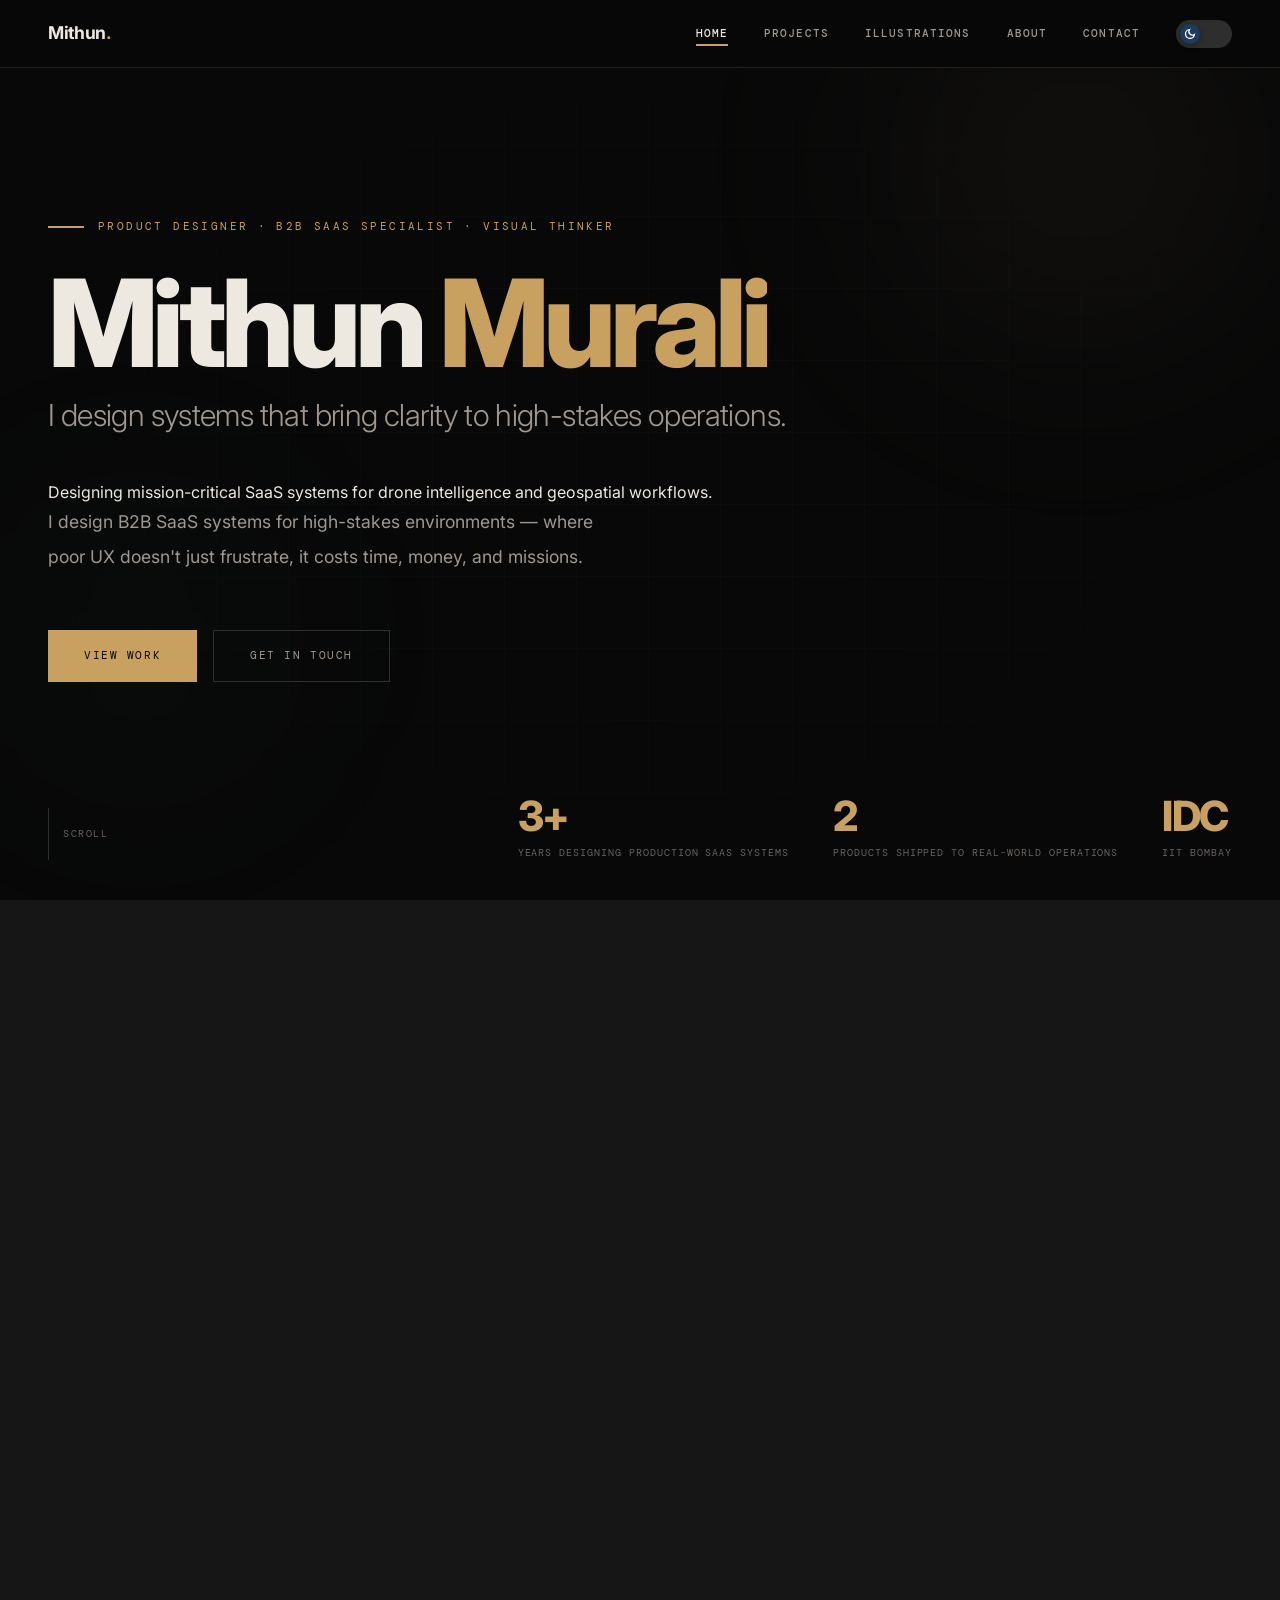
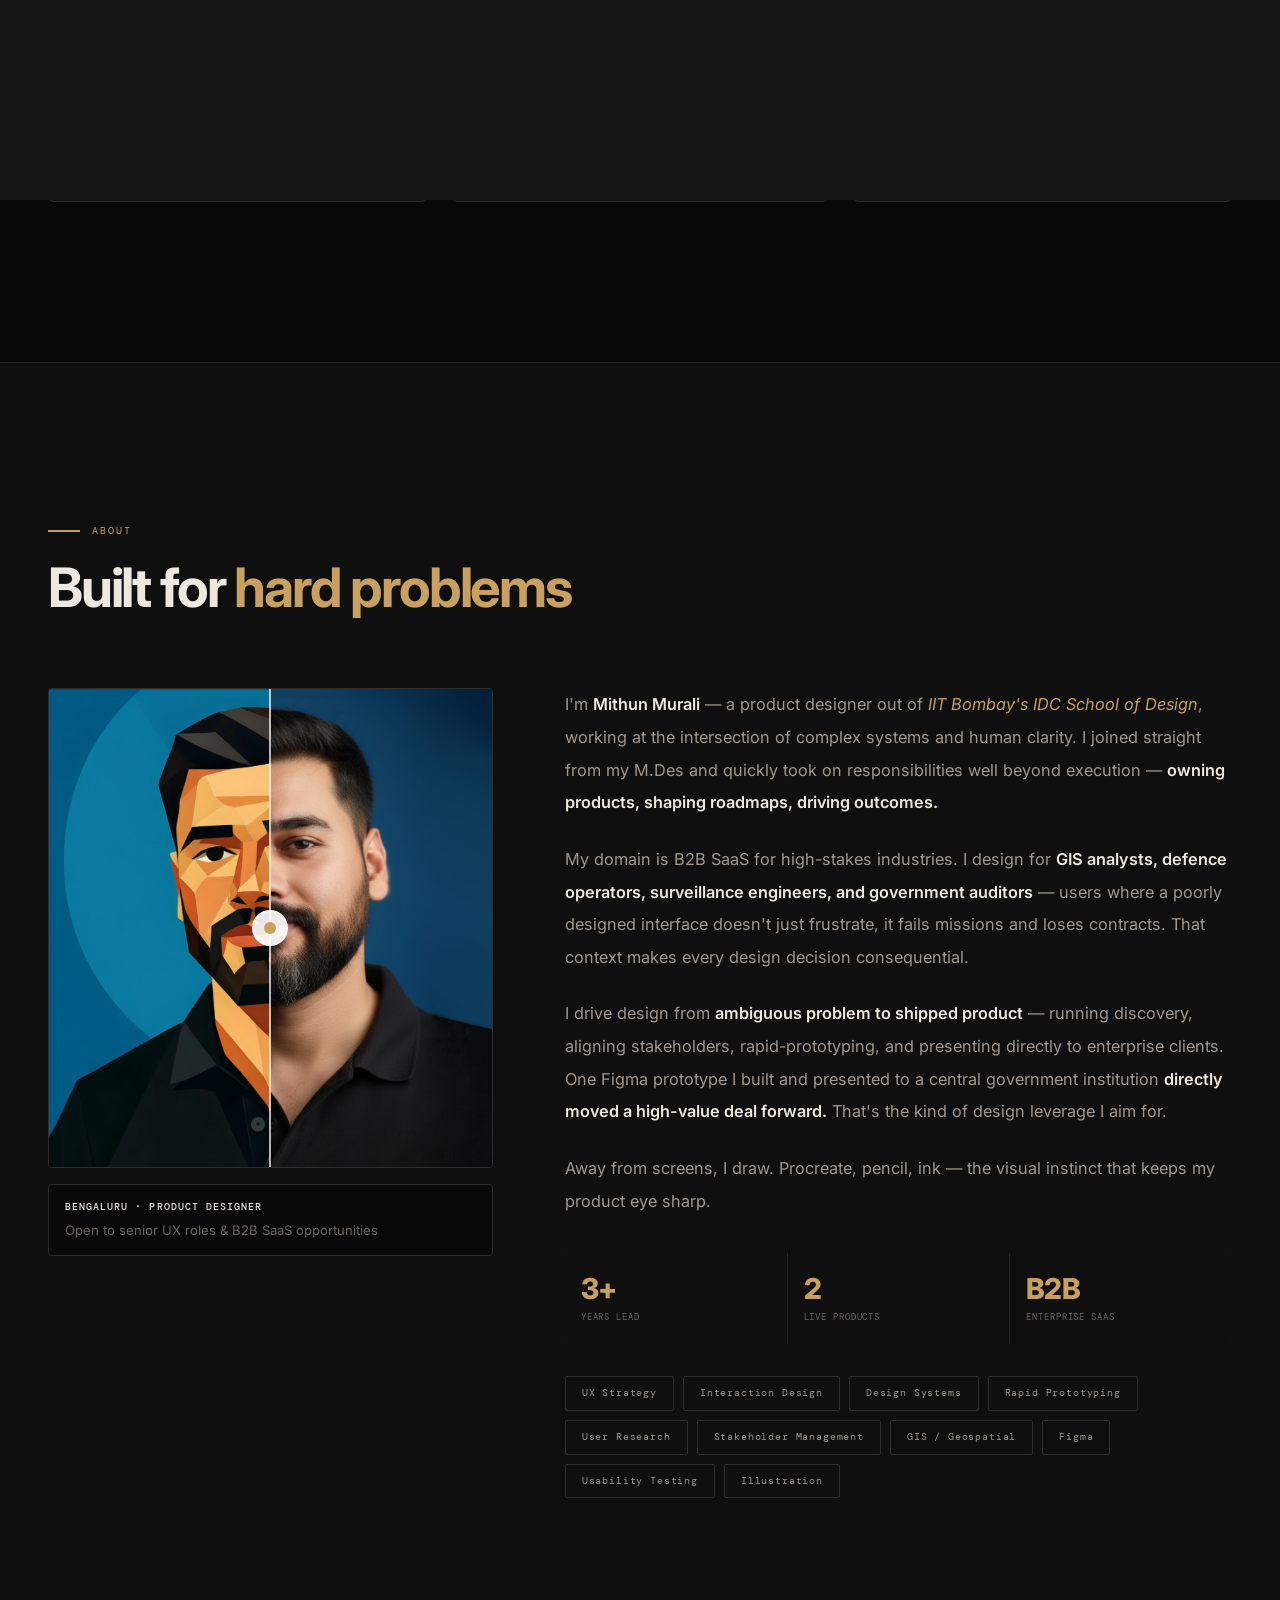
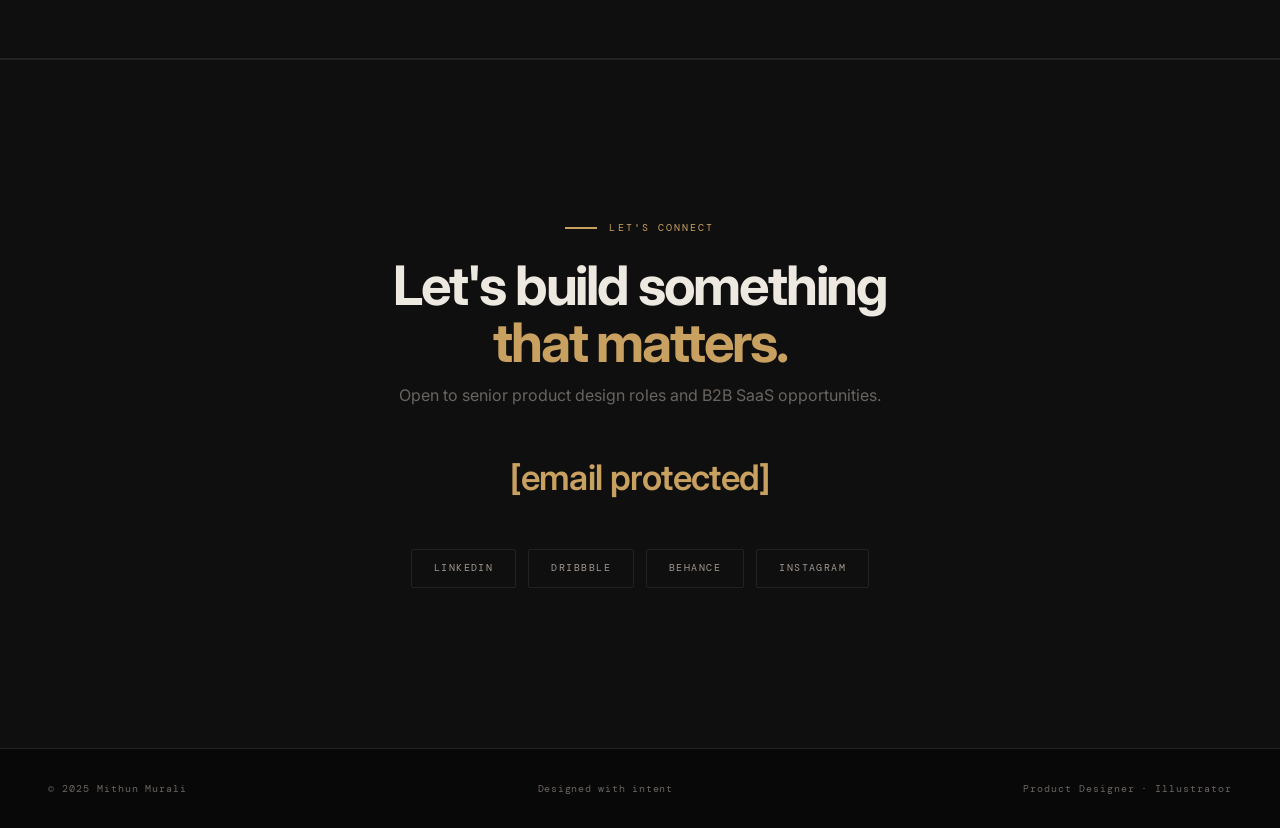
==== commit a683a5d6: "Fix featured project cards — replace nested a tags with spans" ====
--- a/portfolio/index.html
+++ b/portfolio/index.html
@@ -136,7 +136,7 @@
         <p class="card-desc">Led product design for a drone-agnostic SaaS platform from 0→1. Three modules shipped across GIS analytics, ISR surveillance, and government audit — the audit POC directly accelerated a high-value enterprise sale.</p>
         <div class="card-foot">
           <div class="card-tags"><span class="ctag">End-to-End UX</span><span class="ctag">SaaS</span><span class="ctag">GIS</span></div>
-          <a href="flyght-cloud.html" class="card-arr">→</a>
+          <span class="card-arr">→</span>
         </div>
       </div>
     </a>
@@ -170,7 +170,7 @@
         <p class="card-desc">Replaced a broken post-flight workflow for military UAV operators. Eliminated geotagging errors, cut session time significantly — shipped as a bundled product with defence-grade hardware.</p>
         <div class="card-foot">
           <div class="card-tags"><span class="ctag">Desktop UX</span><span class="ctag">Defence</span><span class="ctag">Mapping</span></div>
-          <a href="mapassist.html" class="card-arr">→</a>
+          <span class="card-arr">→</span>
         </div>
       </div>
     </a>
@@ -214,7 +214,7 @@
         <p class="card-desc">Spotted a missing mobile layer mid-engagement — nobody asked for it. Defined two user streams, made the business case, and initiated design. Product thinking beyond the brief.</p>
         <div class="card-foot">
           <div class="card-tags"><span class="ctag">Mobile UX</span><span class="ctag">GovTech</span><span class="ctag">Field App</span></div>
-          <a href="pmay.html" class="card-arr">→</a>
+          <span class="card-arr">→</span>
         </div>
       </div>
     </a>
--- a/portfolio/css/styles.css
+++ b/portfolio/css/styles.css
@@ -398,7 +398,7 @@
 @media(max-width:900px){.projects-grid{grid-template-columns:1fr;gap:16px}}
 
 /* #8 — less boxy, lift on hover */
-a.project-card{text-decoration:none;color:inherit;display:flex;flex-direction:column}
+a.project-card{text-decoration:none;color:inherit;display:flex;flex-direction:column;min-width:0}
 .project-card{
   background:var(--bg2);
   cursor:pointer;position:relative;overflow:hidden;
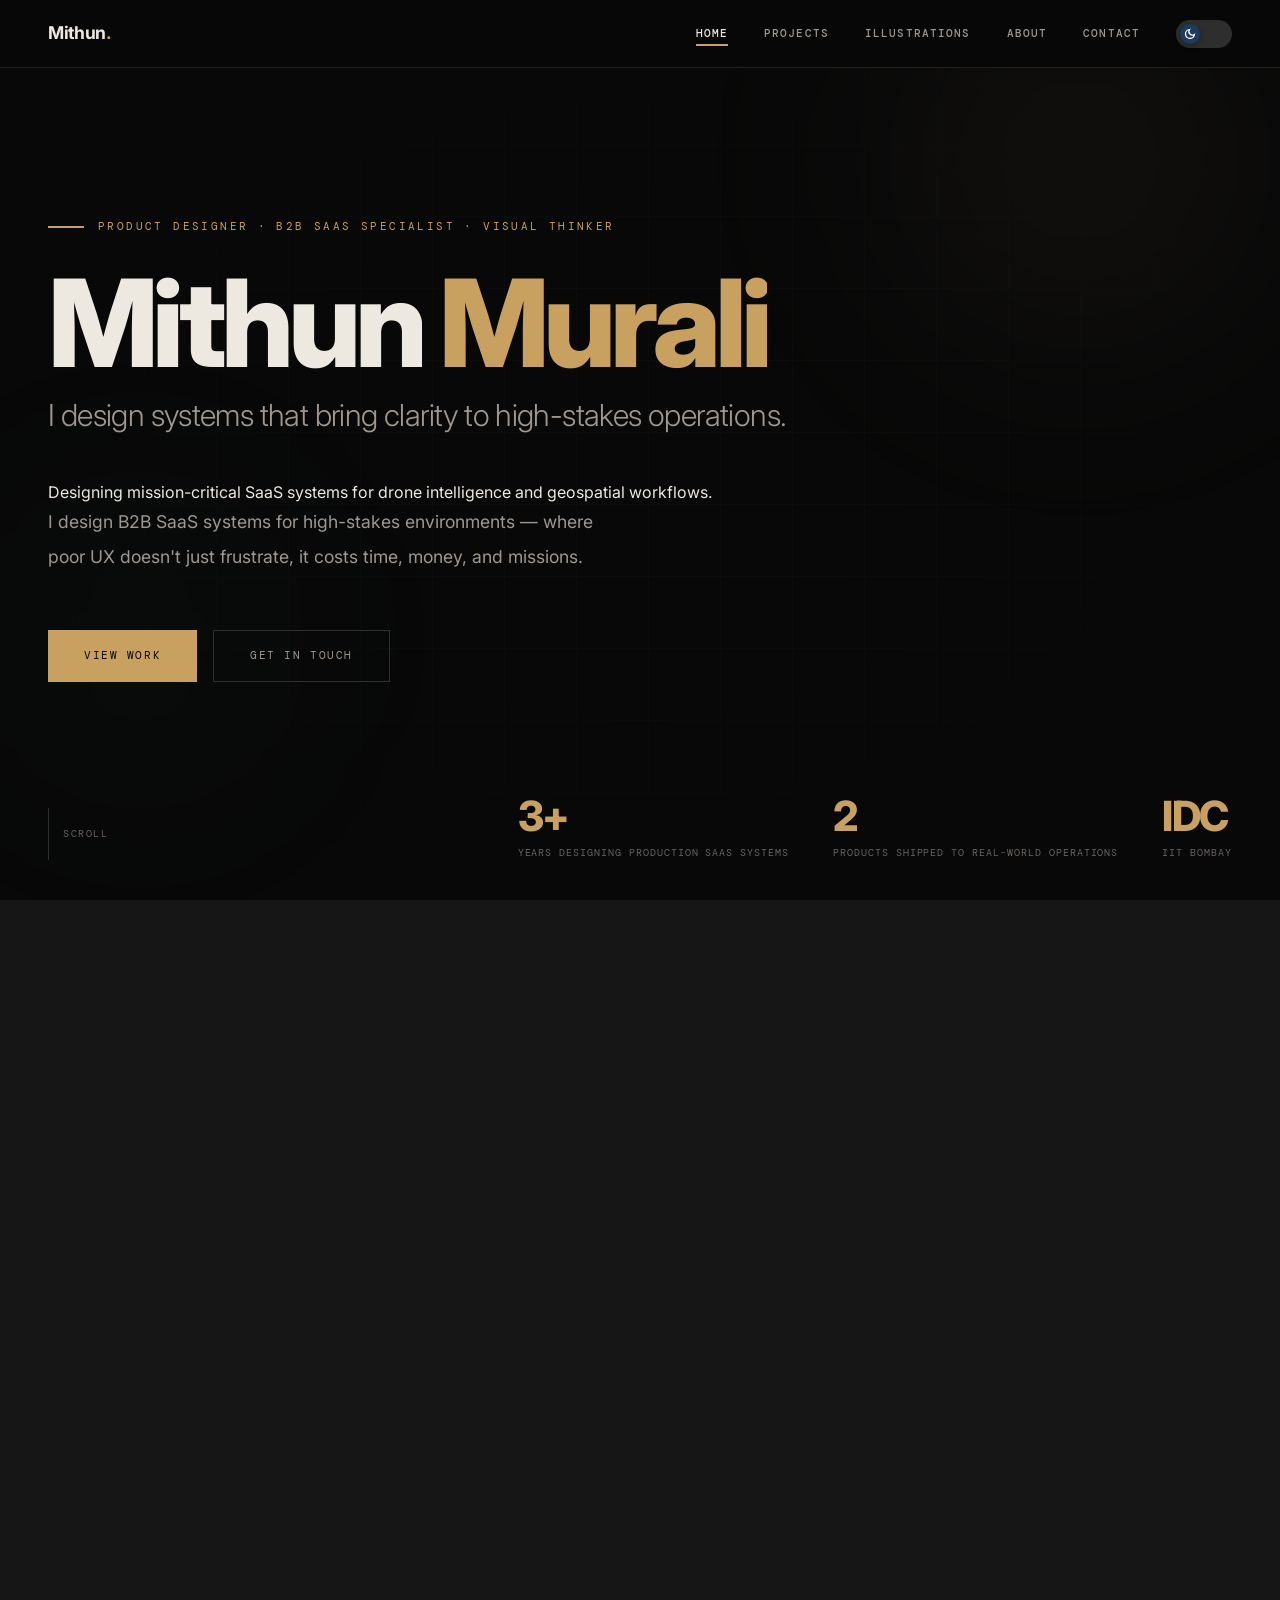
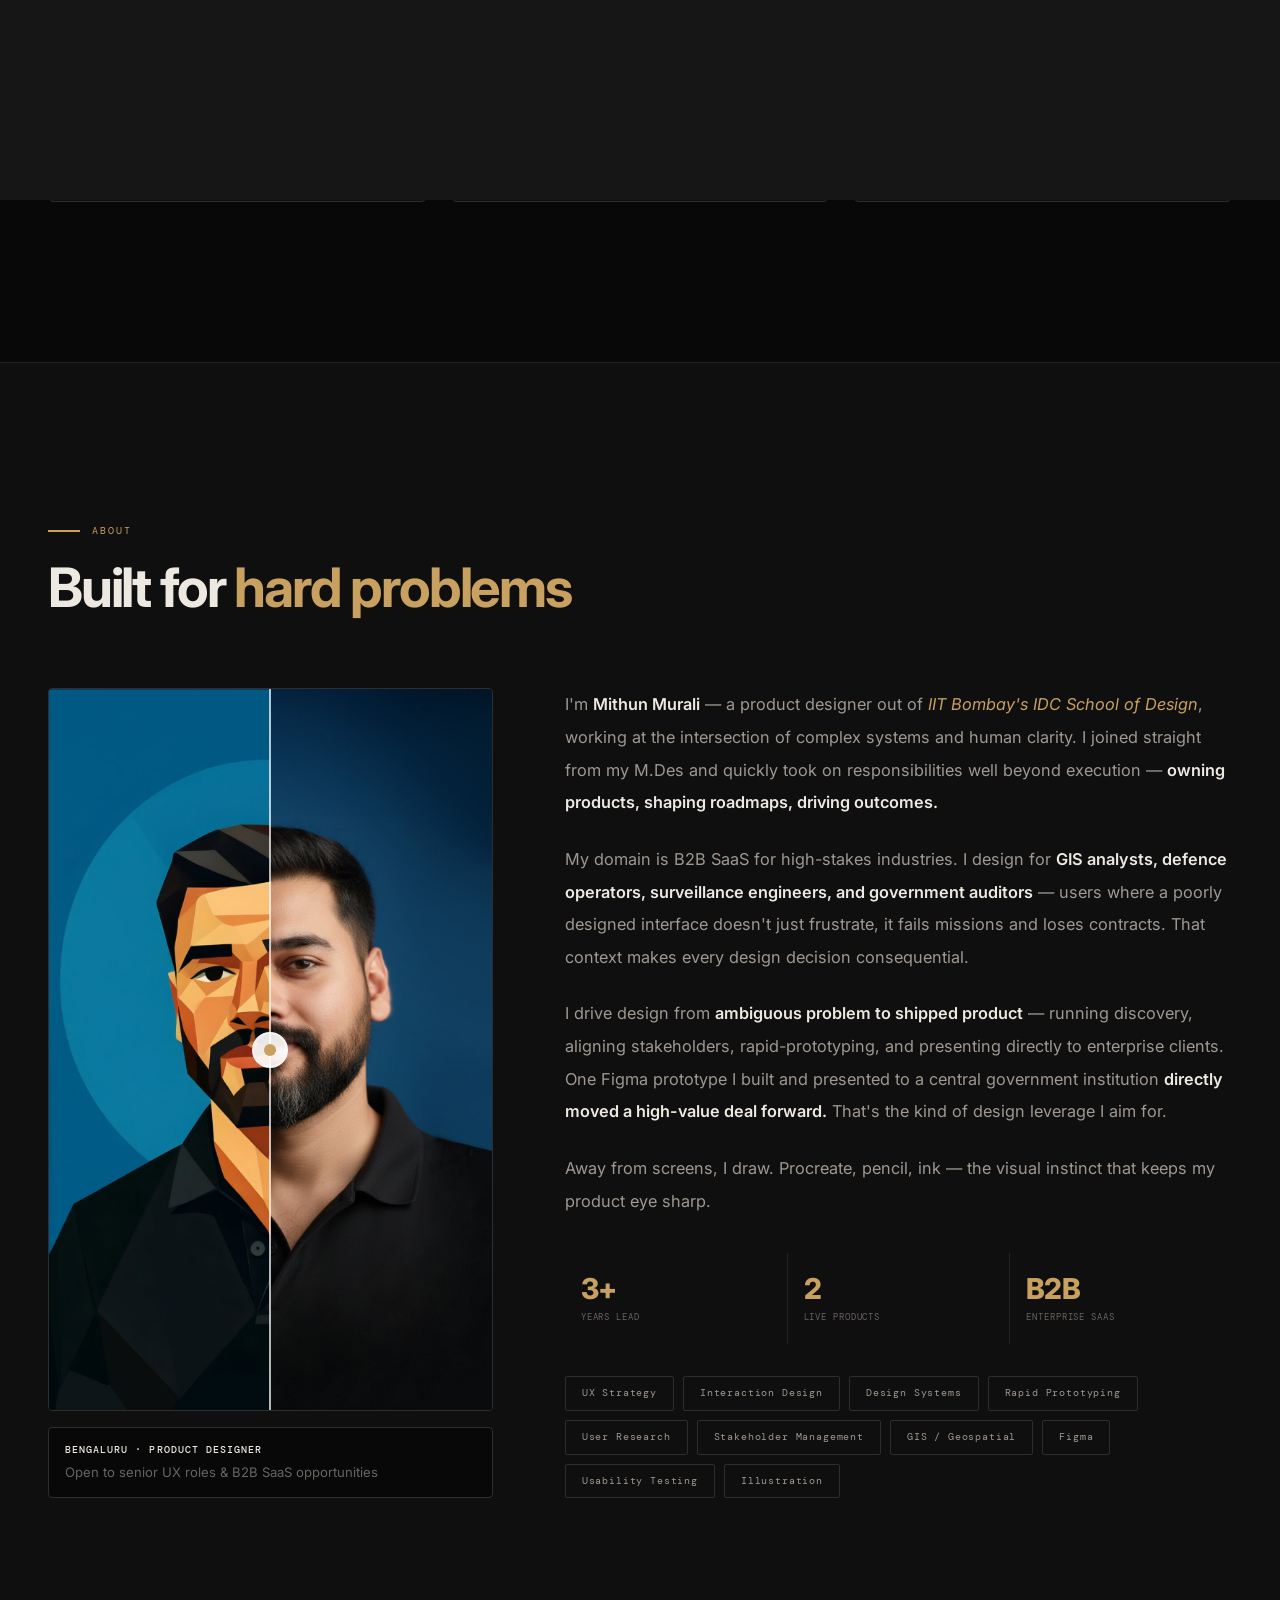
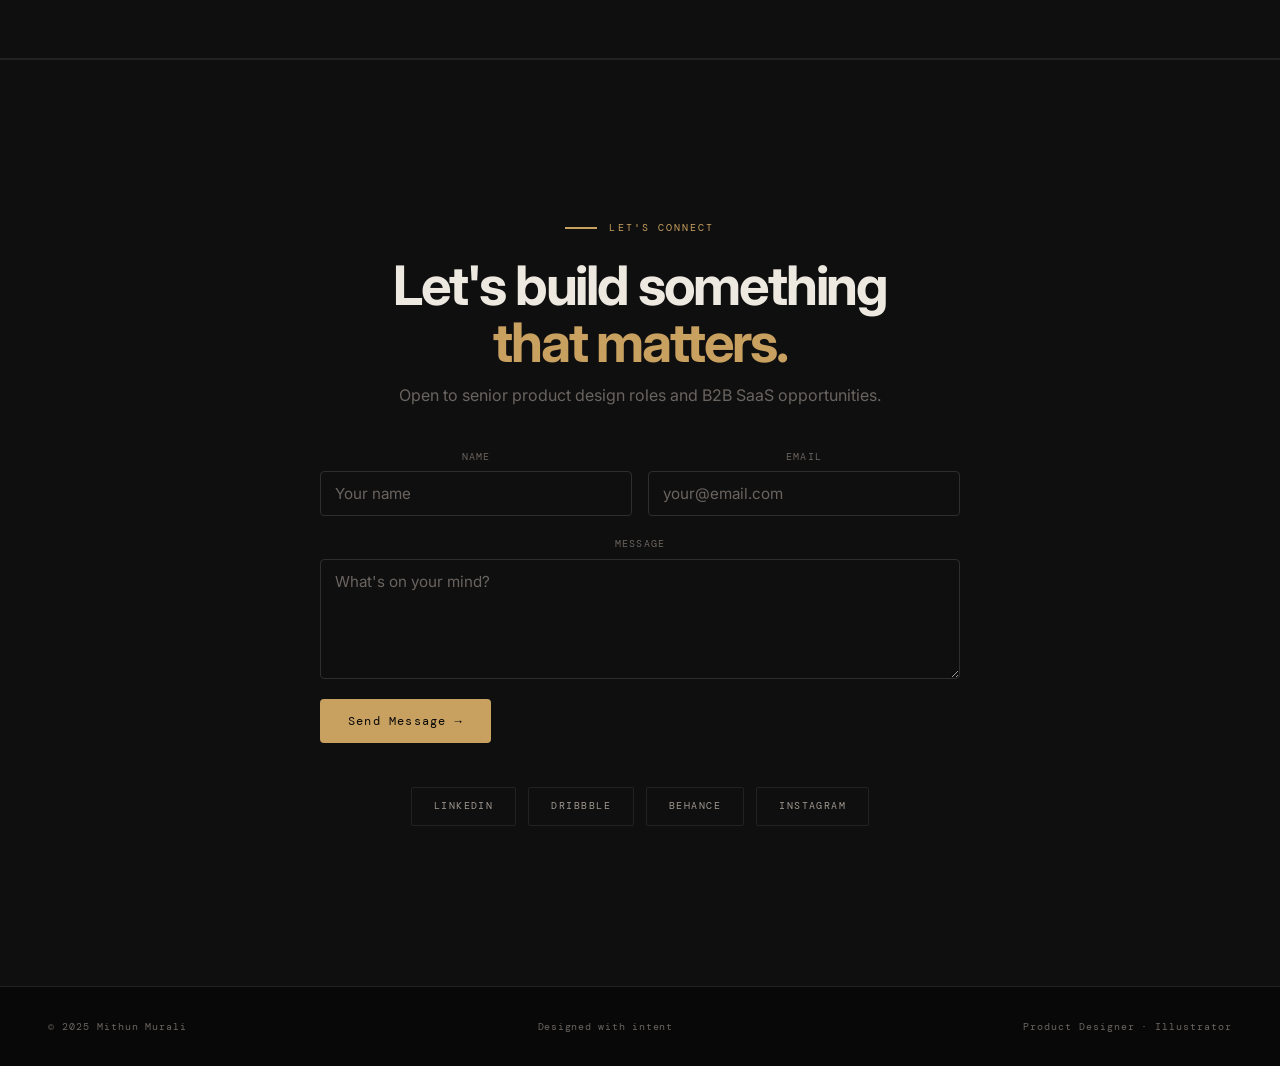
==== commit b2ee97db: "minor updates" ====
--- a/portfolio/index.html
+++ b/portfolio/index.html
@@ -272,8 +272,24 @@
   <div class="contact-inner">
     <div class="sec-label" style="justify-content:center">Let's Connect</div>
     <h2 class="sec-title reveal" style="margin-bottom:12px">Let's build something<br><em>that matters.</em></h2>
-    <p style="color:var(--text3);font-size:1rem;margin-bottom:20px" class="reveal rd1">Open to senior product design roles and B2B SaaS opportunities.</p>
-    <a href="/cdn-cgi/l/email-protection#f69e939a9a99b69b9f829e83989b8384979a9fd895999b" class="contact-email reveal rd2"><span class="__cf_email__" data-cfemail="bfd7dad3d3d0ffd2d6cbd7cad1d2cacdded3d691dcd0d2">[email&#160;protected]</span></a>
+    <p style="color:var(--text3);font-size:1rem;margin-bottom:40px" class="reveal rd1">Open to senior product design roles and B2B SaaS opportunities.</p>
+    <form class="contact-form reveal rd2" action="https://formspree.io/f/mykbokqz" method="POST">
+      <div class="cf-row">
+        <div class="cf-field">
+          <label class="cf-label" for="cf-name">Name</label>
+          <input class="cf-input" type="text" id="cf-name" name="name" placeholder="Your name" required />
+        </div>
+        <div class="cf-field">
+          <label class="cf-label" for="cf-email">Email</label>
+          <input class="cf-input" type="email" id="cf-email" name="email" placeholder="your@email.com" required />
+        </div>
+      </div>
+      <div class="cf-field">
+        <label class="cf-label" for="cf-message">Message</label>
+        <textarea class="cf-input cf-textarea" id="cf-message" name="message" placeholder="What's on your mind?" required></textarea>
+      </div>
+      <button class="cf-submit" type="submit">Send Message →</button>
+    </form>
     <div class="social-row reveal rd3">
       <a href="#" class="social-l">LinkedIn</a>
       <a href="#" class="social-l">Dribbble</a>
--- a/portfolio/css/styles.css
+++ b/portfolio/css/styles.css
@@ -459,12 +459,12 @@
    ABOUT
 ═══════════════════════════════════════ */
 #about{background:var(--bg2);border-top:1px solid var(--border);border-bottom:1px solid var(--border)}
-.about-grid{display:grid;grid-template-columns:1fr 1.5fr;gap:72px;align-items:start}
+.about-grid{display:grid;grid-template-columns:1fr 1.5fr;gap:72px;align-items:stretch}
 @media(max-width:900px){.about-grid{grid-template-columns:1fr;gap:44px}}
 
 .about-left{display:flex;flex-direction:column;align-items:flex-start}
 
-.about-portrait{width:100%;aspect-ratio:3/4;max-height:480px;background:var(--bg3);position:relative;overflow:hidden;border:1px solid var(--border2);border-radius:4px}
+.about-portrait{width:100%;flex:1;min-height:0;background:var(--bg3);position:relative;overflow:hidden;border:1px solid var(--border2);border-radius:4px}
 .portrait-bg{width:100%;height:100%;display:flex;align-items:center;justify-content:center;background:linear-gradient(160deg,var(--bg3) 0%,var(--surface) 100%)}
 .portrait-init{font-family:'Inter',sans-serif;font-size:5rem;font-weight:800;color:var(--accent);opacity:.15;letter-spacing:-.05em}
 /* Split portrait reveal */
@@ -571,6 +571,17 @@
 ═══════════════════════════════════════ */
 #contact{background:var(--bg2);border-top:1px solid var(--border);text-align:center}
 .contact-inner{max-width:640px;margin:0 auto}
+.contact-form{width:100%;display:flex;flex-direction:column;gap:20px;margin-bottom:44px}
+.cf-row{display:grid;grid-template-columns:1fr 1fr;gap:16px}
+@media(max-width:600px){.cf-row{grid-template-columns:1fr}}
+.cf-field{display:flex;flex-direction:column;gap:6px}
+.cf-label{font-family:'DM Mono',monospace;font-size:.65rem;letter-spacing:.12em;text-transform:uppercase;color:var(--text3)}
+.cf-input{background:var(--bg2);border:1px solid var(--border2);border-radius:4px;padding:12px 14px;font-family:'Inter',sans-serif;font-size:.95rem;color:var(--text);outline:none;transition:border-color .3s}
+.cf-input::placeholder{color:var(--text3)}
+.cf-input:focus{border-color:var(--accent)}
+.cf-textarea{resize:vertical;min-height:120px}
+.cf-submit{align-self:flex-start;background:var(--accent);color:var(--bg);border:none;padding:14px 28px;border-radius:4px;font-family:'DM Mono',monospace;font-size:.75rem;letter-spacing:.1em;cursor:pointer;transition:opacity .3s}
+.cf-submit:hover{opacity:.85}
 .contact-email{font-family:'Inter',sans-serif;font-size:clamp(1.4rem,3vw,2.2rem);font-weight:600;color:var(--accent);text-decoration:none;display:inline-block;margin:20px 0 44px;position:relative;letter-spacing:-.02em}
 .contact-email::after{content:'';position:absolute;bottom:-4px;left:0;right:0;height:1px;background:var(--accent);transform:scaleX(0);transition:transform .45s var(--ease)}
 .contact-email:hover::after{transform:scaleX(1)}
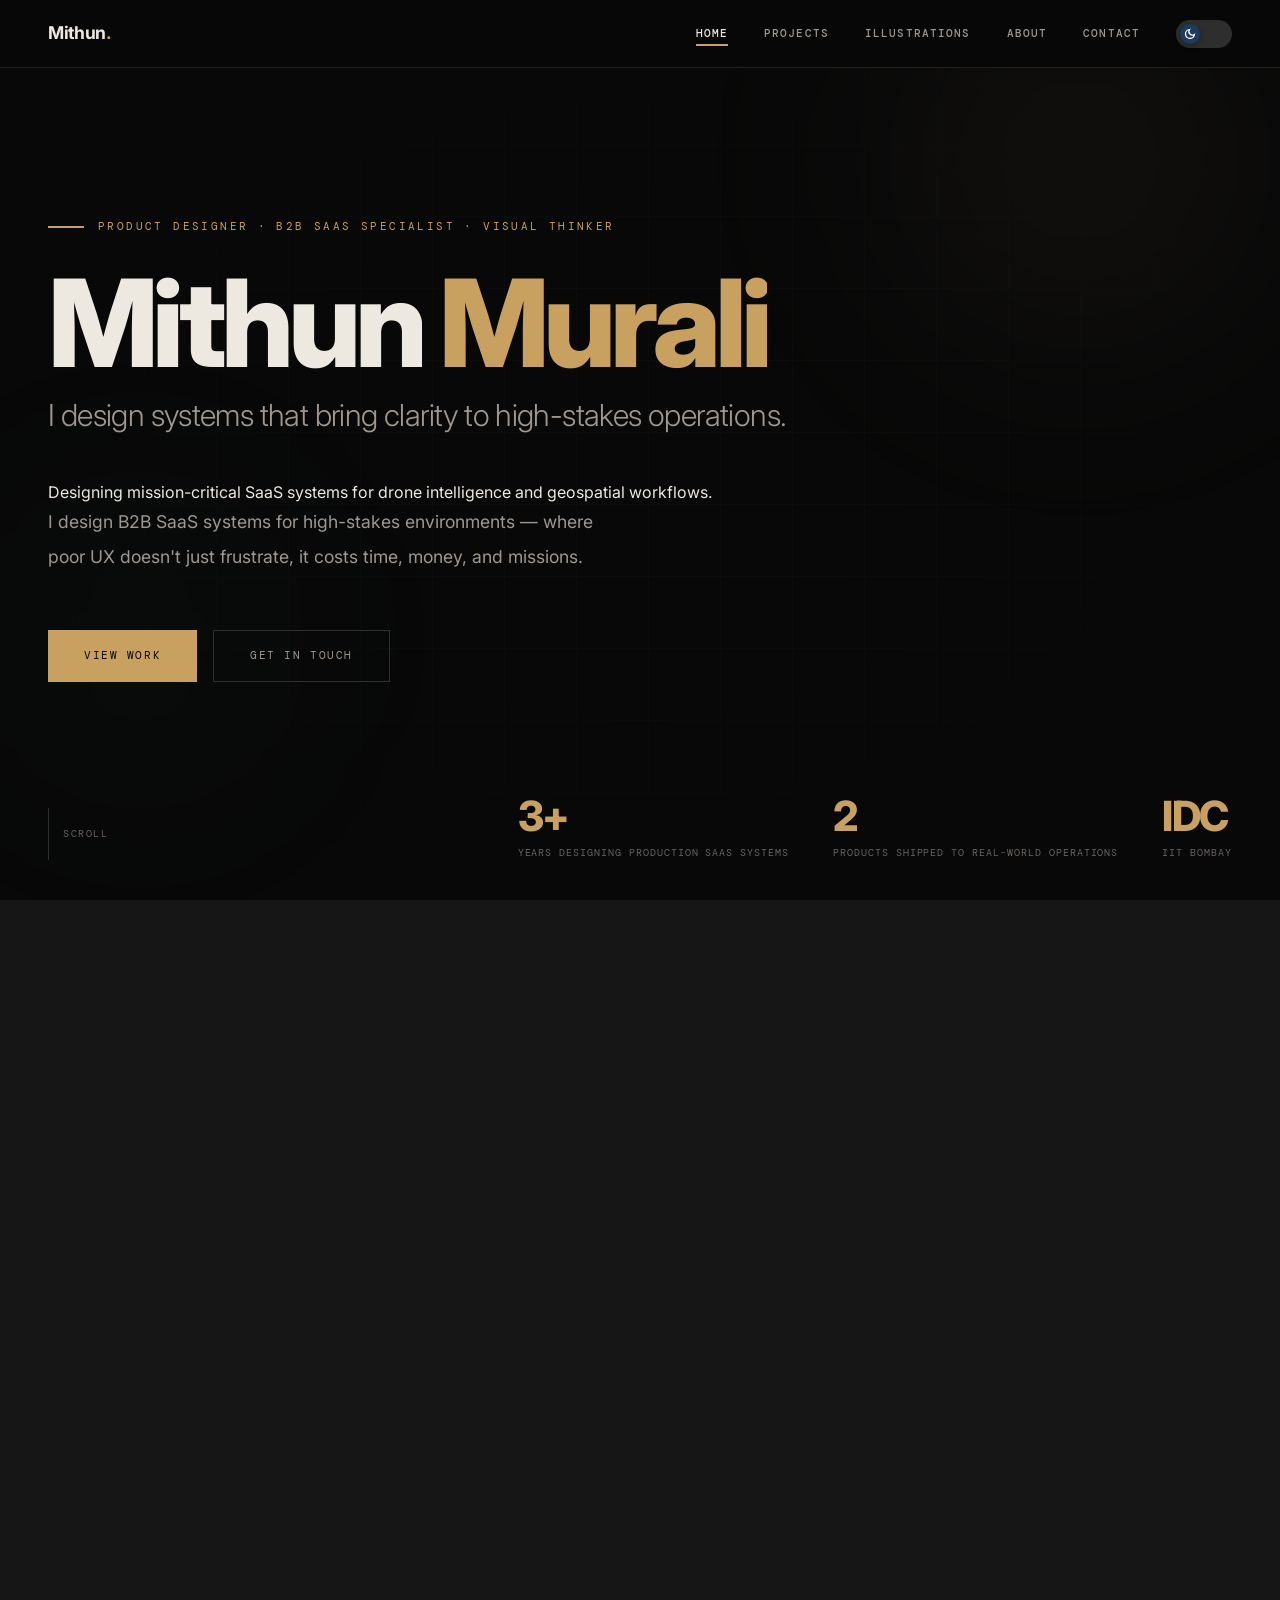
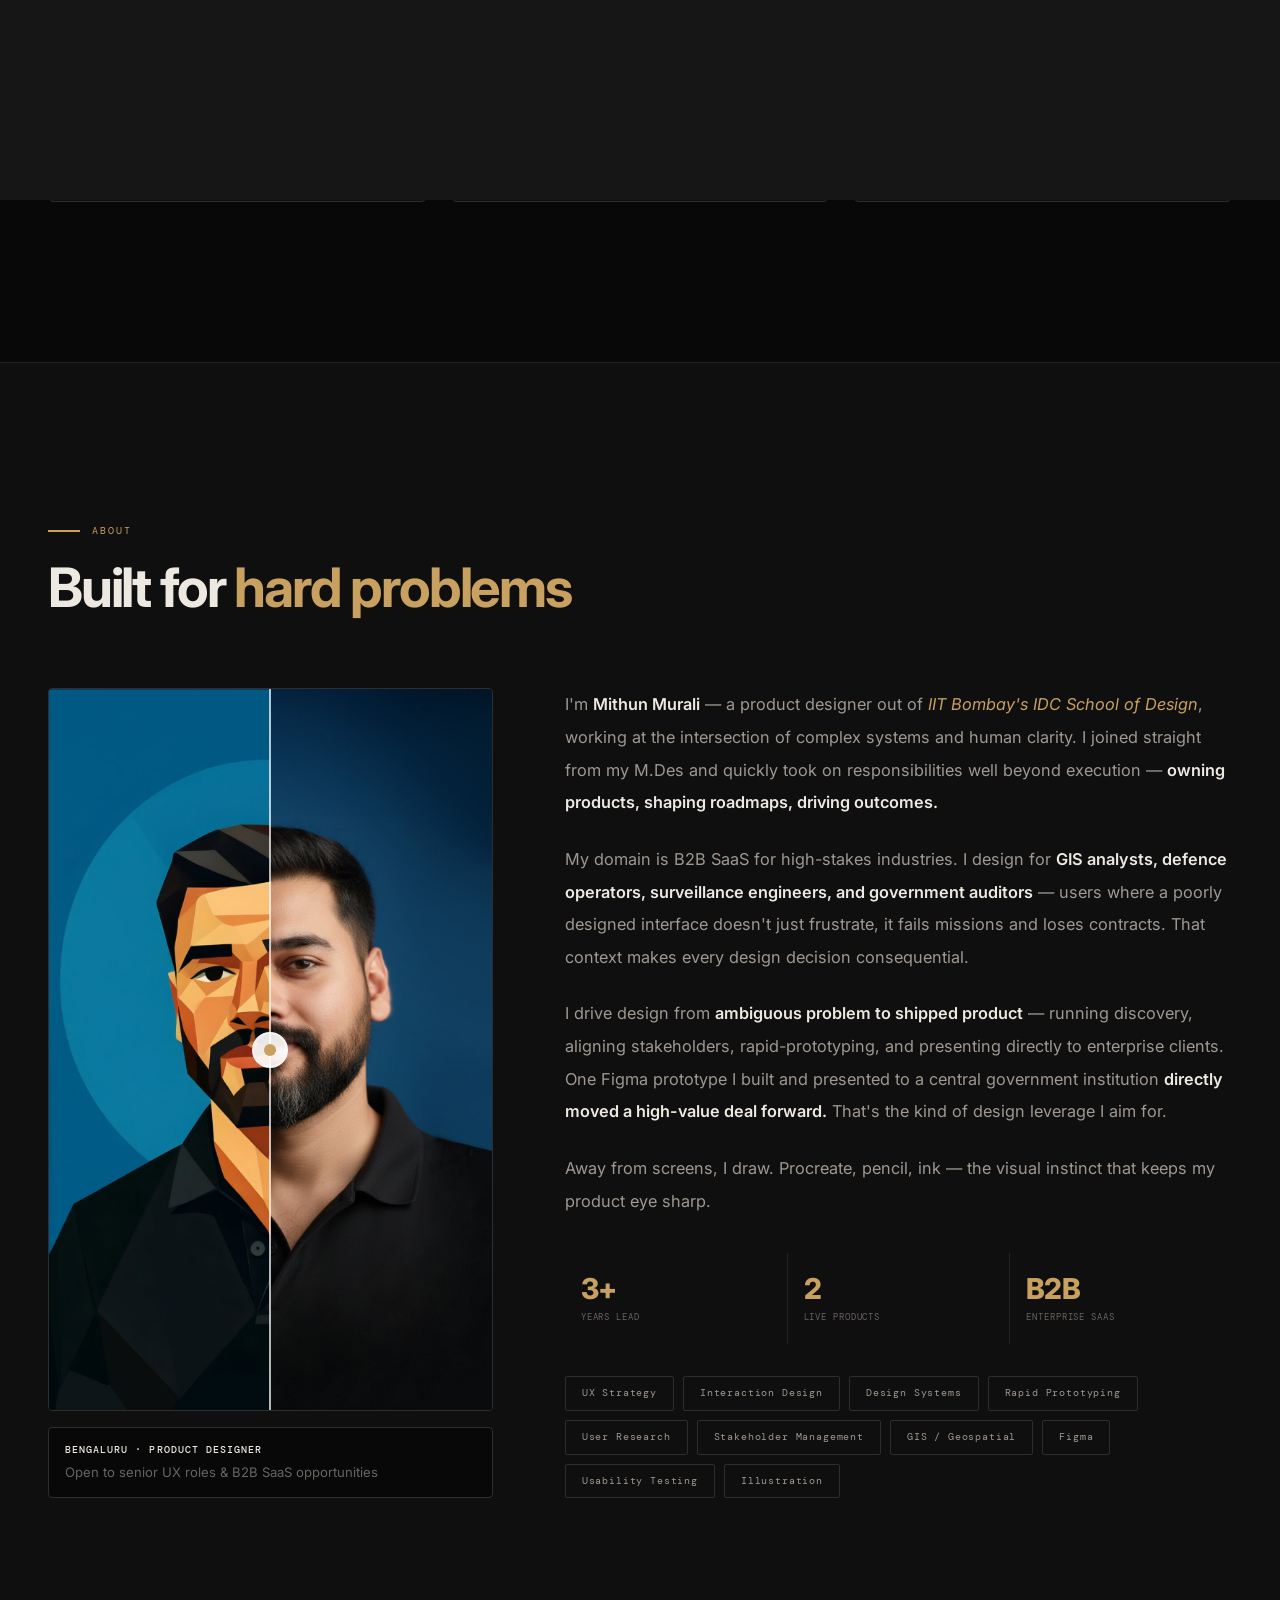
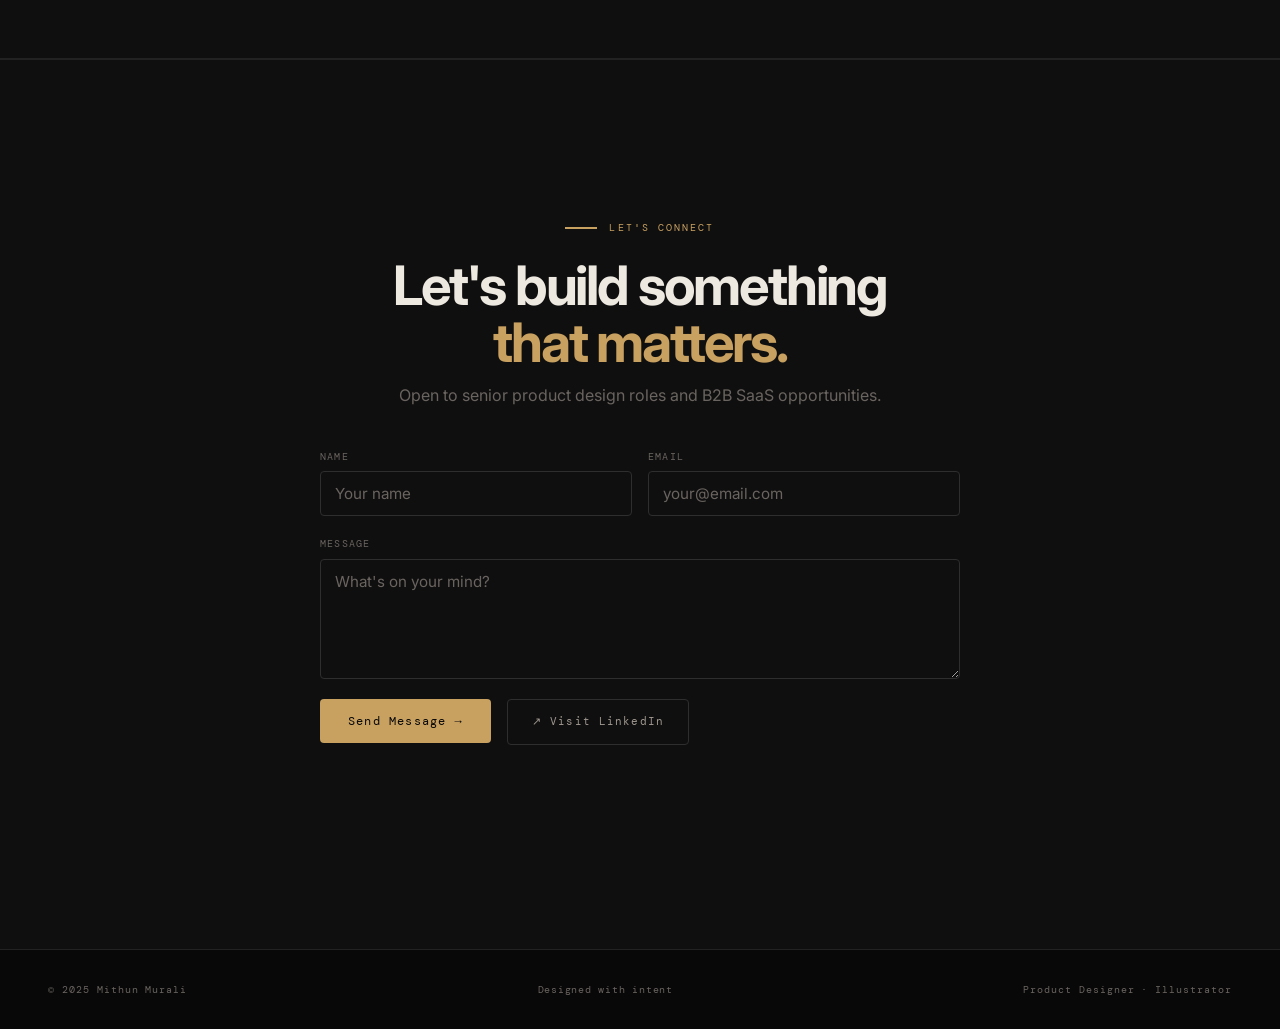
==== commit 1893c005: "Minor update in contact me form" ====
--- a/portfolio/index.html
+++ b/portfolio/index.html
@@ -288,14 +288,11 @@
         <label class="cf-label" for="cf-message">Message</label>
         <textarea class="cf-input cf-textarea" id="cf-message" name="message" placeholder="What's on your mind?" required></textarea>
       </div>
-      <button class="cf-submit" type="submit">Send Message →</button>
+      <div class="cf-actions">
+        <button class="cf-submit" type="submit">Send Message →</button>
+        <a href="#" class="cf-linkedin" target="_blank" rel="noopener">↗ Visit LinkedIn</a>
+      </div>
     </form>
-    <div class="social-row reveal rd3">
-      <a href="#" class="social-l">LinkedIn</a>
-      <a href="#" class="social-l">Dribbble</a>
-      <a href="#" class="social-l">Behance</a>
-      <a href="#" class="social-l">Instagram</a>
-    </div>
   </div>
 </section>
 
--- a/portfolio/css/styles.css
+++ b/portfolio/css/styles.css
@@ -574,14 +574,17 @@
 .contact-form{width:100%;display:flex;flex-direction:column;gap:20px;margin-bottom:44px}
 .cf-row{display:grid;grid-template-columns:1fr 1fr;gap:16px}
 @media(max-width:600px){.cf-row{grid-template-columns:1fr}}
-.cf-field{display:flex;flex-direction:column;gap:6px}
-.cf-label{font-family:'DM Mono',monospace;font-size:.65rem;letter-spacing:.12em;text-transform:uppercase;color:var(--text3)}
-.cf-input{background:var(--bg2);border:1px solid var(--border2);border-radius:4px;padding:12px 14px;font-family:'Inter',sans-serif;font-size:.95rem;color:var(--text);outline:none;transition:border-color .3s}
+.cf-field{display:flex;flex-direction:column;gap:6px;align-items:flex-start}
+.cf-label{font-family:'DM Mono',monospace;font-size:.65rem;letter-spacing:.12em;text-transform:uppercase;color:var(--text3);text-align:left}
+.cf-input{width:100%;box-sizing:border-box;background:var(--bg2);border:1px solid var(--border2);border-radius:4px;padding:12px 14px;font-family:'Inter',sans-serif;font-size:.95rem;color:var(--text);outline:none;transition:border-color .3s}
 .cf-input::placeholder{color:var(--text3)}
 .cf-input:focus{border-color:var(--accent)}
 .cf-textarea{resize:vertical;min-height:120px}
 .cf-submit{align-self:flex-start;background:var(--accent);color:var(--bg);border:none;padding:14px 28px;border-radius:4px;font-family:'DM Mono',monospace;font-size:.75rem;letter-spacing:.1em;cursor:pointer;transition:opacity .3s}
 .cf-submit:hover{opacity:.85}
+.cf-actions{display:flex;align-items:center;gap:16px;flex-wrap:wrap}
+.cf-linkedin{display:inline-flex;align-items:center;gap:8px;padding:13px 24px;border:1px solid var(--border2);border-radius:4px;font-family:'DM Mono',monospace;font-size:.7rem;letter-spacing:.1em;color:var(--text2);text-decoration:none;transition:border-color .3s,color .3s}
+.cf-linkedin:hover{border-color:var(--accent);color:var(--accent)}
 .contact-email{font-family:'Inter',sans-serif;font-size:clamp(1.4rem,3vw,2.2rem);font-weight:600;color:var(--accent);text-decoration:none;display:inline-block;margin:20px 0 44px;position:relative;letter-spacing:-.02em}
 .contact-email::after{content:'';position:absolute;bottom:-4px;left:0;right:0;height:1px;background:var(--accent);transform:scaleX(0);transition:transform .45s var(--ease)}
 .contact-email:hover::after{transform:scaleX(1)}
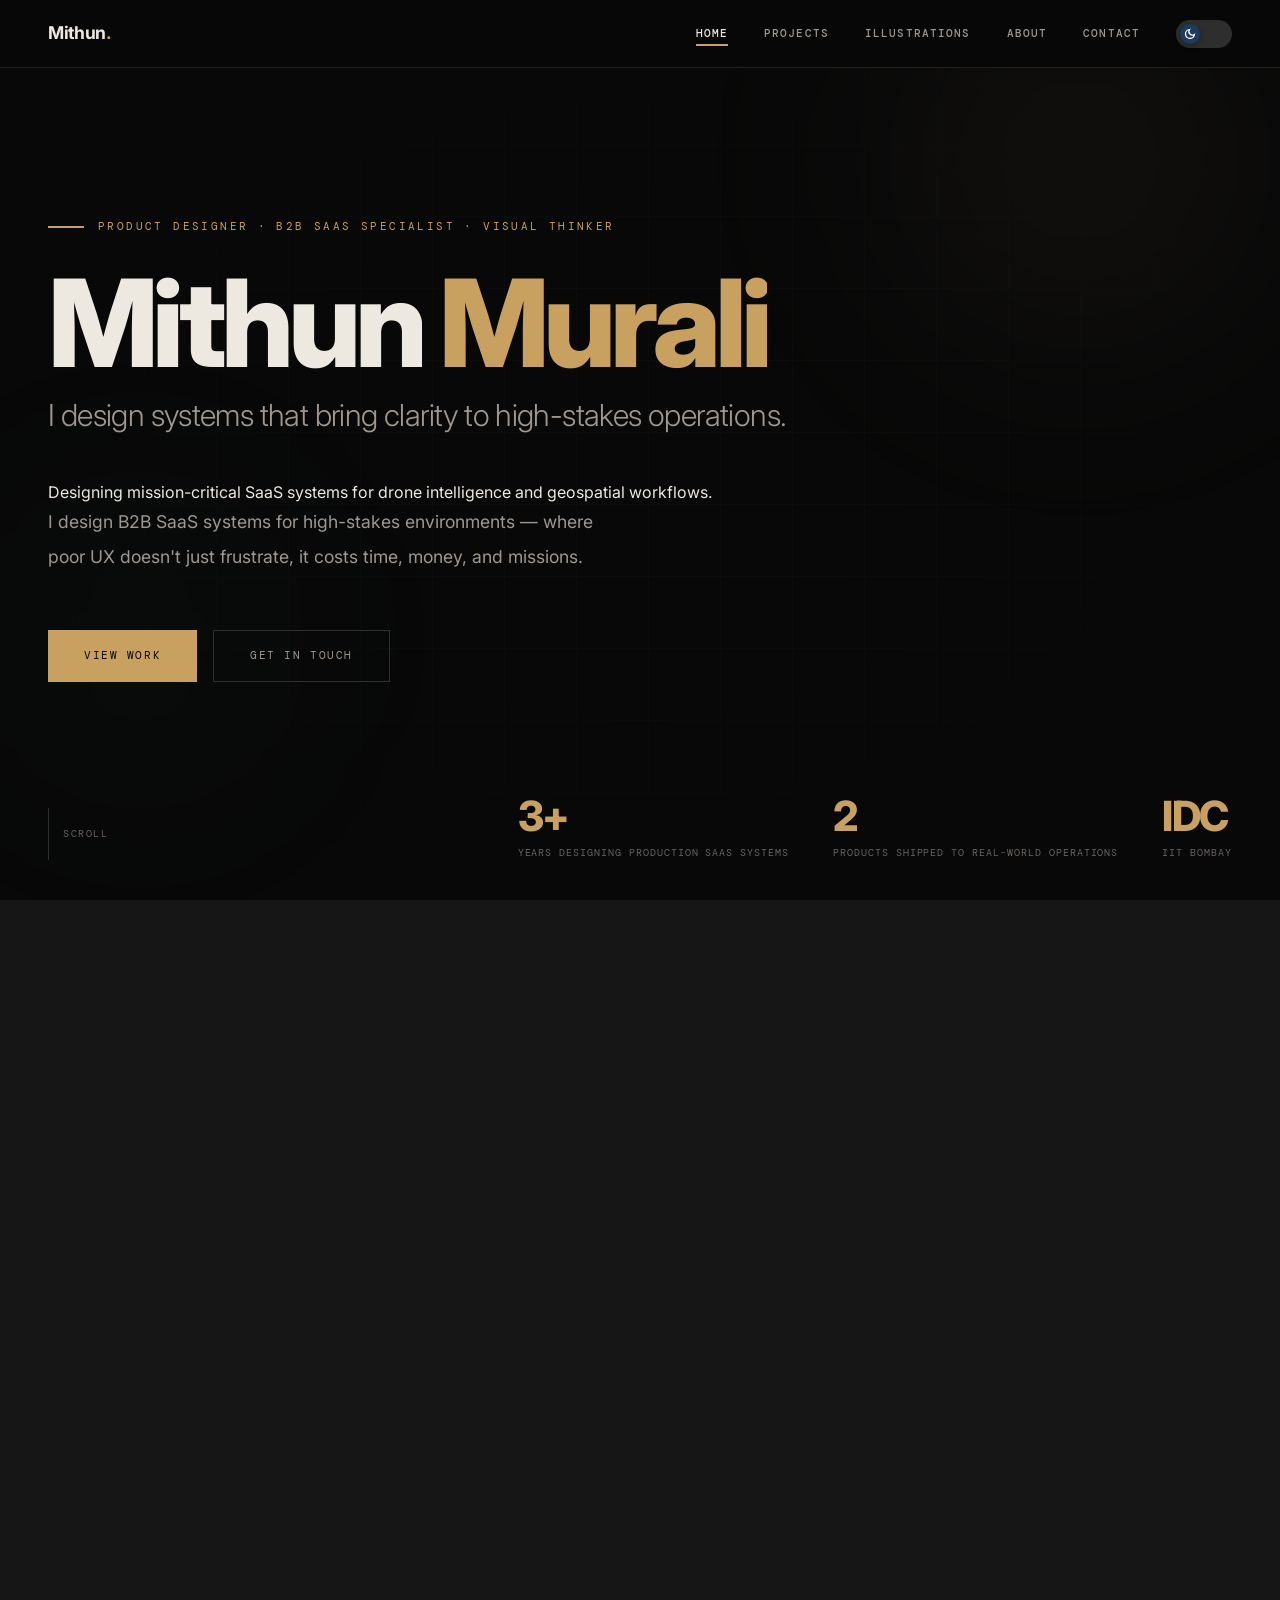
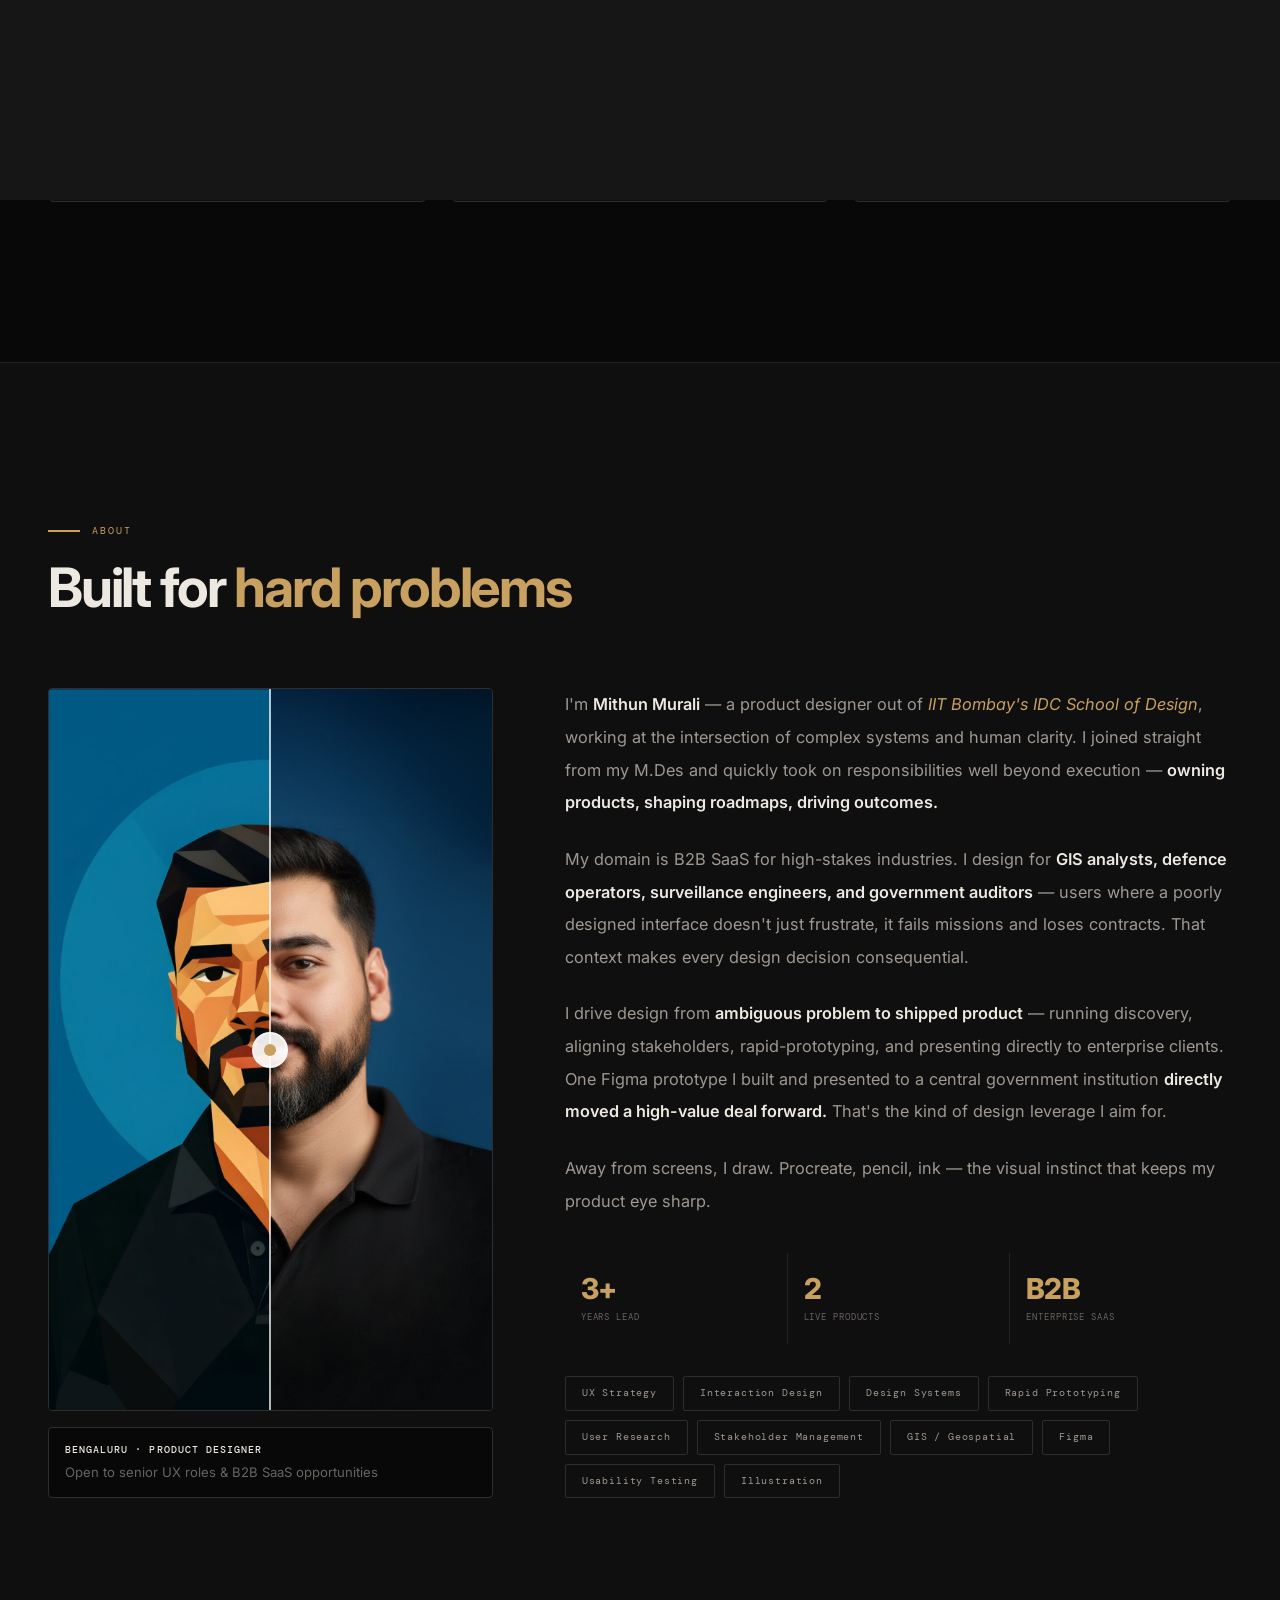
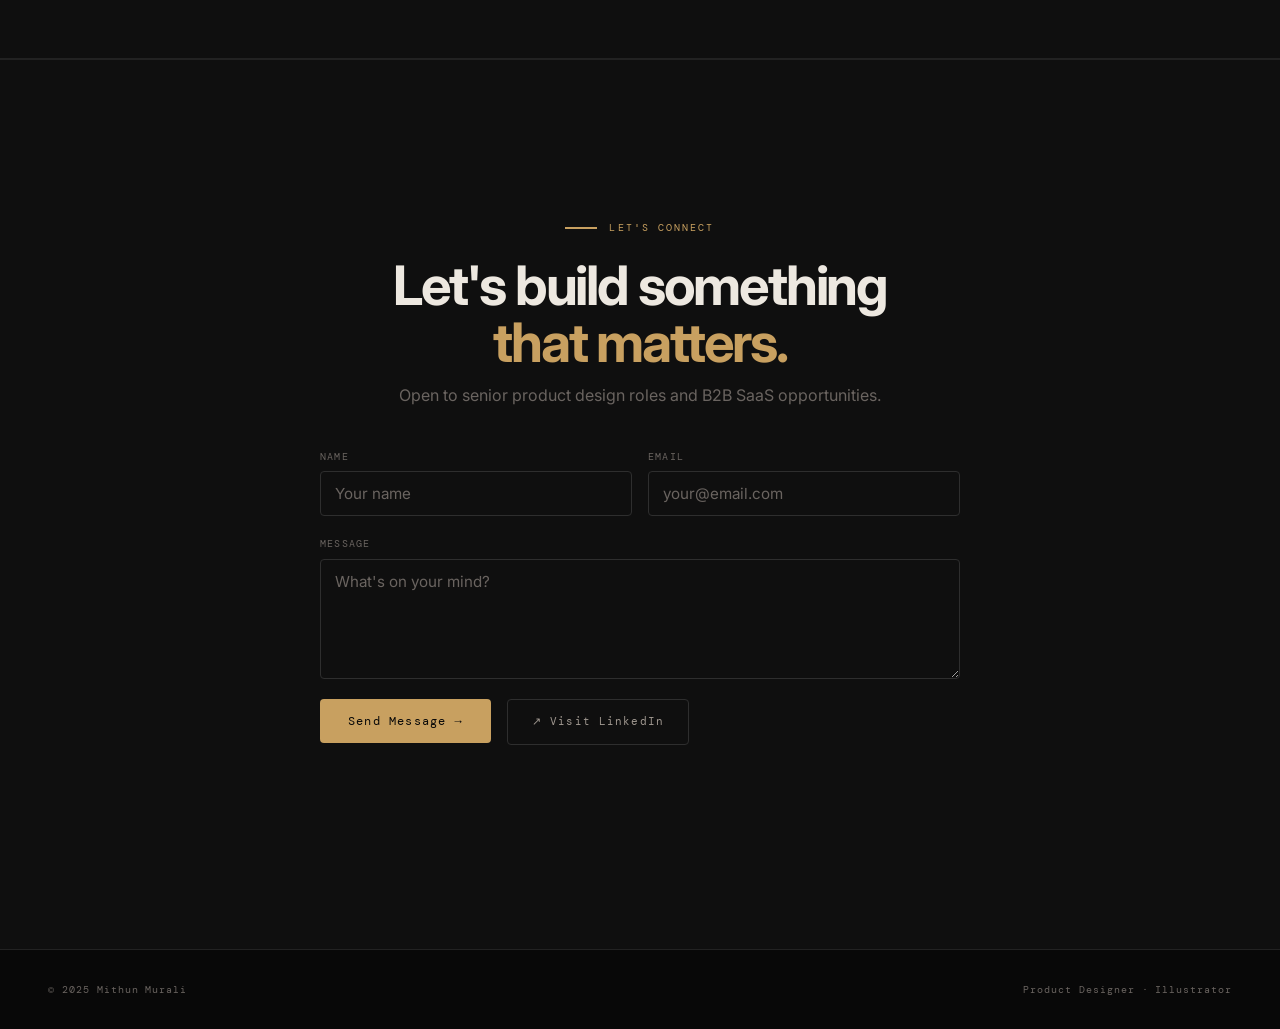
==== commit bc37c962: "minor update" ====
--- a/portfolio/index.html
+++ b/portfolio/index.html
@@ -290,7 +290,7 @@
       </div>
       <div class="cf-actions">
         <button class="cf-submit" type="submit">Send Message →</button>
-        <a href="#" class="cf-linkedin" target="_blank" rel="noopener">↗ Visit LinkedIn</a>
+        <a href="https://www.linkedin.com/in/mithunmurali/" class="cf-linkedin" target="_blank" rel="noopener">↗ Visit LinkedIn</a>
       </div>
     </form>
   </div>
@@ -298,7 +298,6 @@
 
 <footer>
   <span>© 2025 Mithun Murali</span>
-  <span style="font-family:'DM Mono',monospace;font-size:.6rem;letter-spacing:.08em;color:var(--text3)">Designed with intent</span>
   <span>Product Designer · Illustrator</span>
 </footer>
 </div><!-- /page-home -->
